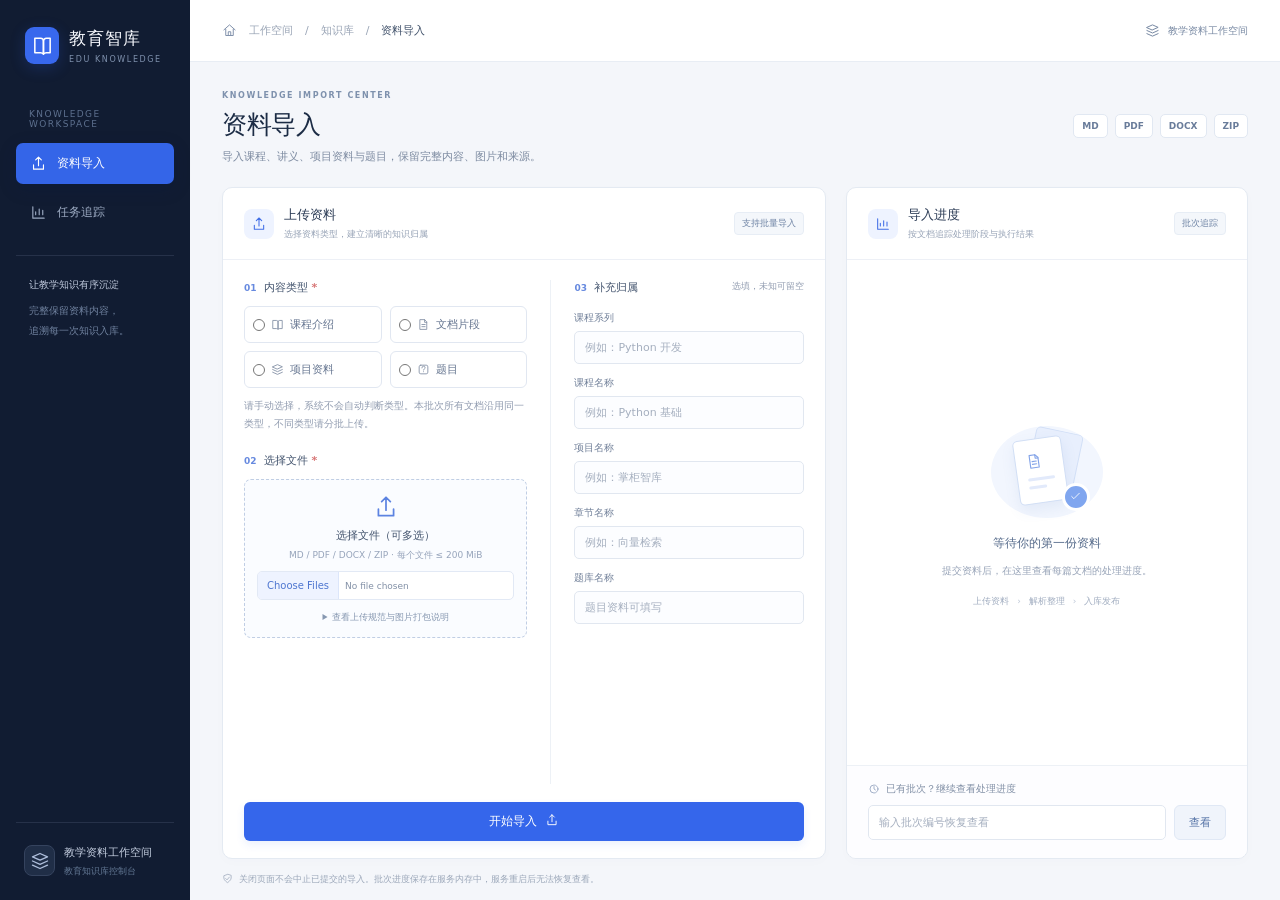
==== page/index.html @ 8bec4c77 "style(frontend): polish import console with single-screen desktop layout Preserve current 8200 page " ====
<!doctype html>
<html lang="zh-CN">
<head>
<meta charset="utf-8"><meta name="viewport" content="width=device-width,initial-scale=1">
<title>教育智库 · 资料导入</title>
<style>
:root {
  font-family: "Segoe UI", "Microsoft YaHei", system-ui, sans-serif;
  font-size: 14px;
  color: #22314b;
  background: #f4f6fa;
  font-synthesis: none;
  --primary: #3566eb;
  --line: #e8edf4;
  --muted: #8290a5;
}
* { box-sizing: border-box; }
body { margin: 0; }
button, input { font: inherit; }
button, a, input, summary { -webkit-tap-highlight-color: transparent; }
button, summary { cursor: pointer; }
a { color: inherit; text-decoration: none; }
button:focus-visible, a:focus-visible, input:focus-visible, summary:focus-visible {
  outline: 3px solid #b9cdff;
  outline-offset: 3px;
}
[hidden] { display: none !important; }
svg { display: block; width: 20px; height: 20px; flex-shrink: 0; }
.console { display: flex; height: 100dvh; overflow: hidden; }
.sidebar {
  width: 190px;
  flex-shrink: 0;
  background: #111c32;
  color: #9caac2;
  padding: 27px 16px 22px;
  display: flex;
  flex-direction: column;
}
.brand { display: flex; align-items: center; gap: 10px; padding: 0 9px; }
.brand-logo {
  width: 34px; height: 37px; display: grid; place-items: center;
  color: #fff; background: #3868ed; border-radius: 9px;
  box-shadow: 0 4px 15px #3065f435;
}
.brand-logo svg { width: 23px; height: 23px; }
.brand-name { color: #f8faff; font-size: 17px; font-weight: 650; letter-spacing: 1px; }
.brand-name small { display: block; color: #7f91ad; font-size: 8px; letter-spacing: 1.6px; margin-top: 5px; font-weight: 500; }
.sidebar-caption { font-size: 9px; letter-spacing: 1.4px; color: #5d708e; padding: 0 13px; margin: 45px 0 14px; }
.sidebar-nav { display: grid; gap: 8px; }
.sidebar-item { display: flex; gap: 10px; align-items: center; padding: 12px 14px; border-radius: 7px; font-size: 12px; }
.sidebar-item.active { background: #3465e8; color: #fff; font-weight: 550; box-shadow: 0 5px 18px #071b4933; }
.sidebar-item svg { width: 17px; height: 17px; }
.sidebar-note { padding: 19px 13px; margin-top: 22px; border-top: 1px solid #263149; }
.sidebar-note span { font-size: 10px; color: #c0cadd; }
.sidebar-note p { font-size: 10px; line-height: 1.95; color: #70829f; margin: 9px 0 0; }
.sidebar-bottom { margin-top: auto; display: flex; align-items: center; gap: 9px; border-top: 1px solid #263149; padding: 20px 8px 0; }
.workspace-avatar { display: grid; place-items: center; width: 31px; height: 31px; border: 1px solid #35435e; background: #202e47; color: #aebedb; border-radius: 8px; }
.sidebar-bottom strong { font-size: 11px; font-weight: 500; color: #c4cee0; }
.sidebar-bottom small { display: block; font-size: 9px; color: #637894; margin-top: 5px; }
.content-shell { flex: 1; min-width: 0; display: flex; flex-direction: column; }
.topbar { height: 62px; flex-shrink: 0; background: #fff; border-bottom: 1px solid var(--line); display: flex; align-items: center; justify-content: space-between; padding: 0 32px; gap: 20px; }
.breadcrumbs { display: flex; align-items: center; gap: 12px; font-size: 11px; color: #9aa5b6; }
.breadcrumbs strong { color: #40516a; font-weight: 500; }
.breadcrumbs svg { width: 15px; height: 15px; color: #8292ac; }
.topbar-label { display: flex; gap: 8px; align-items: center; color: #7889a3; font-size: 10px; }
.topbar-label svg { width: 15px; height: 15px; }
main { padding: 23px 32px 0; display: flex; flex-direction: column; flex: 1; min-height: 0; }
.page-heading { display: flex; align-items: center; justify-content: space-between; margin-bottom: 21px; gap: 20px; flex-shrink: 0; }
.eyebrow { color: #7e91ad; font-size: 8px; letter-spacing: 1.6px; font-weight: 600; }
h1 { font-size: 25px; letter-spacing: -.5px; font-weight: 650; color: #1c2c45; margin: 7px 0 6px; line-height: 1.35; }
.page-heading p { color: #7d8ba1; font-size: 11px; margin: 0; line-height: 1.7; }
.format-list { display: flex; gap: 7px; flex-wrap: wrap; justify-content: flex-end; }
.format-list span { font-size: 9px; font-weight: 550; color: #697c9a; background: #fff; border: 1px solid #e1e8f2; border-radius: 5px; padding: 6px 8px; }
.layout { display: grid; grid-template-columns: minmax(0, 1.5fr) minmax(310px, 1fr); gap: 20px; flex: 1; min-height: 0; }
.card { background: #fff; border: 1px solid #e4eaf2; border-radius: 10px; box-shadow: 0 3px 12px #253b6504; display: flex; flex-direction: column; min-width: 0; min-height: 0; overflow: hidden; }
.card-heading { display: flex; align-items: center; gap: 10px; padding: 18px 21px; border-bottom: 1px solid #edf0f6; flex-shrink: 0; }
.heading-icon { color: #426fe6; background: #eef3ff; width: 30px; height: 30px; display: grid; place-items: center; border-radius: 8px; }
.heading-icon svg { width: 16px; height: 16px; }
h2 { font-size: 13px; font-weight: 600; color: #2c3c56; margin: 0; }
.card-caption { font-size: 9px; color: #97a3b6; margin-top: 4px; }
.card-heading > .card-pill { margin-left: auto; color: #6f84a5; font-size: 9px; background: #f4f7fb; border: 1px solid #e7edf5; border-radius: 4px; padding: 4px 7px; white-space: nowrap; }
#uploadForm { display: flex; flex-direction: column; flex: 1; min-height: 0; padding: 20px 21px 17px; }
.setup-grid { display: grid; grid-template-columns: minmax(0, 1.12fr) minmax(0, 1fr); gap: 23px; min-height: 0; flex: 1; overflow-y: auto; overflow-x: hidden; scrollbar-width: thin; scrollbar-color: #d8e0ed transparent; }
.setup-main, .setup-metadata { min-width: 0; }
.setup-metadata { padding-left: 23px; border-left: 1px solid #edf1f6; }
fieldset { padding: 0; border: 0; margin: 0 0 21px; min-width: 0; }
legend, .field-label { display: block; font-size: 11px; font-weight: 600; color: #42536d; margin-bottom: 11px; padding: 0; }
.step-number { color: #6689df; font-size: 9px; font-weight: 600; margin-right: 7px; }
.required { color: #d77474; }
.types { display: grid; grid-template-columns: repeat(2, minmax(0, 1fr)); gap: 8px; }
.type { display: flex; align-items: center; justify-content: flex-start; gap: 6px; padding: 10px 8px; border: 1px solid #e1e7f1; border-radius: 6px; cursor: pointer; color: #657590; font-size: 11px; min-width: 0; transition: border-color .15s, background .15s; }
.type:hover { border-color: #a8bfea; background: #fafcff; }
.type:has(input:checked) { background: #f0f5ff; border-color: #6d94f0; color: #3768dc; box-shadow: 0 0 0 1px #e8efff inset; }
input[type=radio] { width: 12px; height: 12px; margin: 0; accent-color: var(--primary); flex-shrink: 0; }
.type svg { width: 13px; height: 13px; opacity: .8; }
.hint { font-size: 10px; color: #919cb0; line-height: 1.75; margin-top: 9px; }
.upload { padding: 14px 12px 11px; border: 1px dashed #c0cee4; background: #fafcff; border-radius: 7px; text-align: center; }
.upload-symbol { margin: 0 auto 8px; color: #5c83e1; width: 26px; height: 26px; }
.upload .field-label { margin: 0 0 6px; font-size: 11px; }
.file-subtitle { font-size: 9px; color: #95a3ba; margin-bottom: 9px; }
.upload input { display: block; width: 100%; max-width: 100%; font-size: 9px; color: #8290a6; border: 1px solid #e2e9f5; border-radius: 5px; background: #fff; }
.upload input::file-selector-button { font-family: inherit; font-size: 10px; color: #4e76d0; background: #eef3ff; border: 0; border-right: 1px solid #dce6fa; padding: 8px 9px; margin-right: 6px; cursor: pointer; }
#selectedFiles:empty { display: none; }
#selectedFiles { overflow-wrap: anywhere; color: #5276ba; margin-top: 7px; }
.upload-help { text-align: left; font-size: 9px; color: #8798b1; margin-top: 9px; }
.upload-help summary { width: fit-content; margin: 0 auto; line-height: 1.8; }
.upload-help .hint { font-size: 9px; line-height: 1.9; }
.metadata-label { display: flex; justify-content: space-between; gap: 6px; }
.metadata-label > .hint { font-size: 9px; font-weight: 400; line-height: 1; margin: 2px 0 0; white-space: nowrap; }
.fields { display: grid; gap: 12px; margin-top: 16px; }
.fields label { font-size: 10px; color: #72819a; min-width: 0; }
.fields input, .restore input { width: 100%; padding: 9px 10px; margin-top: 6px; border: 1px solid #e1e7f0; border-radius: 5px; color: #3e526d; background: #fcfdff; font-size: 11px; min-width: 0; outline: none; transition: border-color .15s, box-shadow .15s; }
.fields input::placeholder, .restore input::placeholder { color: #a5afbf; }
.fields input:focus, .restore input:focus { border-color: #8caaf1; box-shadow: 0 0 0 3px #edf2ff; background: #fff; }
button { background: var(--primary); color: #fff; border: 0; border-radius: 6px; padding: 11px 16px; font-size: 12px; cursor: pointer; }
button:disabled { opacity: .55; cursor: wait; }
.submit { width: 100%; margin-top: 18px; flex-shrink: 0; box-shadow: 0 4px 9px #3566eb18; transition: background .15s, box-shadow .15s; }
.submit:hover:not(:disabled) { background: #2857d7; box-shadow: 0 5px 14px #3566eb28; }
.submit svg { width: 14px; height: 14px; display: inline-block; vertical-align: -2px; margin-left: 8px; }
#uploadMessage { margin: 0 21px 14px; flex-shrink: 0; max-height: 72px; overflow-y: auto; }
.progress-body { padding: 0 21px; min-height: 0; overflow-y: auto; flex: 1; scrollbar-width: thin; scrollbar-color: #d8e0ed transparent; }
.empty { display: flex; flex-direction: column; align-items: center; justify-content: center; text-align: center; min-height: 100%; padding: 24px 8px; color: #95a2b6; }
.empty-illustration { position: relative; width: 112px; height: 100px; margin: 0 0 17px; }
.empty-orbit { position: absolute; inset: 8px 0 0; border-radius: 50%; background: #f2f6fe; }
.document-back { position: absolute; width: 48px; height: 63px; border: 1px solid #d3e0f7; background: #e8effd; border-radius: 5px; top: 12px; left: 39px; transform: rotate(12deg); }
.document-front { position: absolute; width: 49px; height: 65px; border: 1px solid #d2dff5; background: #fff; border-radius: 5px; top: 20px; left: 25px; box-shadow: 0 6px 14px #577bb81a; transform: rotate(-8deg); padding: 13px 10px; }
.document-front svg { width: 17px; height: 17px; color: #84a4e8; margin-bottom: 8px; }
.document-front i { display: block; height: 3px; margin-top: 5px; border-radius: 2px; background: #e2eafb; }
.document-front i:last-child { width: 65%; }
.document-check { position: absolute; display: grid; place-items: center; right: 13px; bottom: 7px; width: 28px; height: 28px; border: 3px solid #fff; border-radius: 50%; color: #fff; background: #80a6ef; }
.document-check svg { width: 13px; height: 13px; }
.empty strong { color: #566b8b; font-size: 12px; font-weight: 500; }
.empty p { color: #98a4b8; font-size: 10px; max-width: 240px; line-height: 1.9; margin: 9px 0 15px; }
.empty-flow { display: flex; gap: 8px; font-size: 9px; color: #a1adc0; align-items: center; }
.empty-flow b { font-weight: 400; color: #bdc7d7; }
.progress-footer { padding: 16px 21px 18px; flex-shrink: 0; border-top: 1px solid #edf1f6; background: #fdfdff; }
.restore-caption { color: #8391a7; font-size: 10px; margin-bottom: 9px; display: flex; align-items: center; gap: 6px; }
.restore-caption svg { width: 12px; height: 12px; color: #8e9fbc; }
.restore { display: flex; gap: 8px; align-items: center; }
.restore input { margin: 0; flex: 1; background: #fff; padding: 10px; }
.secondary { color: #5674a7; background: #f0f4fb; border: 1px solid #e0e8f5; white-space: nowrap; padding: 9px 14px; font-size: 11px; }
.secondary:hover { background: #e6edfa; }
.message { padding: 10px 12px; border-radius: 5px; font-size: 11px; white-space: pre-wrap; overflow-wrap: anywhere; line-height: 1.75; margin-top: 13px; }
.message.error { background: #fff3f1; color: #b9665e; border: 1px solid #f7e2df; }
.message.success { background: #eff9f4; color: #468567; border: 1px solid #dcefe4; }
.message.info { background: #f1f5ff; color: #6686bc; border: 1px solid #e4ecfc; }
#pollError { max-height: 65px; overflow-y: auto; margin-top: 10px; }
#batchPanel { padding: 17px 0; }
.batch-id { font-size: 9px; overflow-wrap: anywhere; color: #94a2b7; font-family: Consolas, "Microsoft YaHei", monospace; line-height: 1.7; }
.summary { display: flex; gap: 9px; margin: 14px 0; }
.stat { flex: 1; background: #f7f9fc; border: 1px solid #edf1f7; padding: 12px; border-radius: 6px; color: #8b9bb1; font-size: 9px; }
.stat b { display: block; font-size: 23px; color: #3a5278; margin-bottom: 4px; font-weight: 600; font-variant-numeric: tabular-nums; }
.stat:nth-child(2) b { color: #489a78; }
.stat:nth-child(3) b { color: #c8877d; }
.progress { height: 5px; background: #eaf0fa; border-radius: 4px; overflow: hidden; margin-top: 14px; }
.progress span { display: block; height: 100%; background: #618ced; transition: width .3s; }
.task { border: 1px solid #e5ebf5; border-radius: 6px; padding: 13px; margin-top: 12px; background: #fff; }
.task-head { display: flex; justify-content: space-between; gap: 12px; font-weight: 550; font-size: 11px; overflow-wrap: anywhere; color: #49617f; }
.task-head > span:first-child { min-width: 0; }
.badge { font-weight: 400; font-size: 9px; white-space: nowrap; color: #7186a7; background: #f1f5fc; padding: 3px 6px; border-radius: 4px; align-self: flex-start; }
.badge.succeeded { color: #529477; background: #eef8f2; }
.badge.failed { color: #bb746c; background: #fff3ef; }
.task p { font-size: 10px; margin: 9px 0; color: #90a0b6; line-height: 1.75; }
.node { display: inline-block; border: 1px solid #e7edf6; border-radius: 4px; padding: 3px 5px; margin: 3px 3px 3px 0; font-size: 8px; color: #9ba7b9; }
.node.completed { background: #f0f8f3; color: #5d9376; border-color: #e1eee6; }
.node.running { background: #eff4ff; color: #668be0; border-color: #dfe8fc; }
.node.failed { background: #fff2ee; color: #b96c61; border-color: #f4dfd9; }
.task details { font-size: 10px; color: #7d91ad; margin-top: 12px; }
.task pre { white-space: pre-wrap; overflow-wrap: anywhere; font-family: inherit; font-size: 10px; line-height: 1.9; padding: 9px; background: #f8faff; border: 1px solid #edf1f8; border-radius: 4px; max-height: 230px; overflow: auto; }
footer { display: flex; gap: 6px; align-items: center; color: #9ba7b9; font-size: 9px; padding: 13px 0 14px; line-height: 1.6; flex-shrink: 0; }
footer svg { width: 11px; height: 11px; }
@media (min-width: 1600px) {
  .sidebar { width: 214px; padding-top: 32px; }
  main { padding: 30px 40px 0; }
  .topbar { padding: 0 40px; height: 68px; }
  .page-heading { margin-bottom: 26px; }
  h1 { font-size: 28px; }
  .card-heading { padding: 21px 27px; }
  #uploadForm { padding: 26px 27px 23px; }
  .setup-grid { gap: 28px; }
  .setup-metadata { padding-left: 28px; }
  .types { gap: 10px; }
  .type { padding: 13px 10px; font-size: 12px; }
  .upload { padding: 21px 15px 17px; }
  .fields { gap: 18px; margin-top: 18px; }
  .fields input { padding: 12px; }
  .fields label, legend, .field-label { font-size: 12px; }
  .hint { font-size: 11px; }
  .progress-body { padding: 0 27px; }
  .progress-footer { padding: 20px 27px 23px; }
  .submit { padding: 13px; margin-top: 24px; }
  #uploadMessage { margin-left: 27px; margin-right: 27px; }
}
@media (max-height: 760px) and (min-width: 1051px) {
  main { padding-top: 17px; }
  .page-heading { margin-bottom: 16px; }
  .card-heading { padding-top: 14px; padding-bottom: 14px; }
  #uploadForm { padding-top: 16px; }
  fieldset { margin-bottom: 17px; }
  .type { padding-top: 8px; padding-bottom: 8px; }
  .upload { padding-top: 10px; }
  .upload-symbol { width: 22px; height: 22px; margin-bottom: 6px; }
  .fields { gap: 10px; margin-top: 13px; }
  .fields input { padding-top: 8px; padding-bottom: 8px; }
  .submit { margin-top: 14px; padding-top: 10px; padding-bottom: 10px; }
  .progress-footer { padding-top: 13px; padding-bottom: 15px; }
}
@media (max-width: 1200px) and (min-width: 1051px) {
  .sidebar { width: 166px; padding-left: 12px; padding-right: 12px; }
  .brand { gap: 7px; padding-left: 6px; padding-right: 0; }
  .brand-name { font-size: 15px; }
  .brand-name small { font-size: 7px; letter-spacing: 1px; }
  main { padding-left: 22px; padding-right: 22px; }
  .topbar { padding-left: 22px; padding-right: 22px; }
  .layout { gap: 15px; grid-template-columns: minmax(0, 1.45fr) minmax(280px, 1fr); }
  .setup-grid { gap: 15px; }
  .setup-metadata { padding-left: 15px; }
  #uploadForm, .card-heading { padding-left: 16px; padding-right: 16px; }
  .type svg { display: none; }
}
@media (max-width: 1050px) {
  .sidebar { width: 66px; padding: 24px 10px; align-items: center; }
  .brand { padding: 0; }
  .brand-name, .sidebar-caption, .sidebar-item span, .sidebar-note, .sidebar-bottom { display: none; }
  .sidebar-nav { margin-top: 35px; }
  .sidebar-item { padding: 12px; }
  .topbar { padding: 0 22px; }
  main { padding-left: 22px; padding-right: 22px; }
  .layout { grid-template-columns: minmax(0, 1.4fr) minmax(265px, 1fr); gap: 15px; }
  .setup-grid { grid-template-columns: 1fr; gap: 20px; }
  .setup-metadata { padding-left: 0; border: 0; padding-top: 4px; }
  .fields { grid-template-columns: 1fr 1fr; }
  .upload-symbol { display: none; }
  .type { justify-content: center; }
  .format-list { display: none; }
  .setup-grid { padding-right: 5px; }
}
@media (max-width: 700px) {
  .console { display: block; height: auto; min-height: 100dvh; overflow: visible; }
  .sidebar { display: none; }
  .topbar { height: 55px; padding: 0 18px; }
  .topbar-label { font-size: 9px; }
  .breadcrumbs { gap: 8px; font-size: 10px; }
  main { padding: 22px 16px 0; }
  h1 { font-size: 25px; }
  .page-heading { margin-bottom: 19px; }
  .page-heading p { font-size: 10px; }
  .layout { grid-template-columns: minmax(0, 1fr); gap: 17px; flex: initial; }
  .card { overflow: visible; }
  .card-heading { padding: 17px 18px; }
  #uploadForm { padding: 20px 18px 18px; }
  .setup-grid { overflow: visible; padding: 0; }
  .types { gap: 9px; }
  .type { padding: 12px 10px; justify-content: flex-start; font-size: 12px; }
  .upload { padding: 17px 14px; }
  .fields { gap: 15px; }
  .fields label { font-size: 11px; }
  .fields input { padding: 11px 10px; }
  .setup-metadata { padding-top: 2px; }
  .empty { min-height: 285px; }
  .progress-body { overflow: visible; padding: 0 18px; }
  .progress-footer { padding: 17px 18px 19px; }
  footer { align-items: flex-start; padding-top: 18px; font-size: 9px; line-height: 1.9; }
  footer svg { margin-top: 3px; }
}
@media (prefers-reduced-motion: reduce) { * { transition: none !important; } }

</style>
</head>
<body><div class="console">
<aside class="sidebar" aria-label="知识库导航">
  <div class="brand"><span class="brand-logo"><svg class="" viewBox="0 0 24 24" fill="none" stroke="currentColor" stroke-width="1.6" stroke-linecap="round" stroke-linejoin="round" aria-hidden="true"><path d="M4 4.5h6a3 3 0 0 1 3 3V21a4 4 0 0 0-3-1.5H4z"/><path d="M20 4.5h-4a3 3 0 0 0-3 3V21a4 4 0 0 1 3-1.5h4z"/></svg></span><div class="brand-name">教育智库<small>EDU KNOWLEDGE</small></div></div>
  <div class="sidebar-caption">KNOWLEDGE WORKSPACE</div>
  <nav class="sidebar-nav"><a class="sidebar-item active" href="#uploadSection" aria-current="page"><svg class="" viewBox="0 0 24 24" fill="none" stroke="currentColor" stroke-width="1.6" stroke-linecap="round" stroke-linejoin="round" aria-hidden="true"><path d="M12 15V3m-4 4 4-4 4 4M5 14v6h14v-6"/></svg><span>资料导入</span></a><a class="sidebar-item" href="#progressSection"><svg class="" viewBox="0 0 24 24" fill="none" stroke="currentColor" stroke-width="1.6" stroke-linecap="round" stroke-linejoin="round" aria-hidden="true"><path d="M4 4v16h16M8 15v-4m5 4V7m5 8V9"/></svg><span>任务追踪</span></a></nav>
  <div class="sidebar-note"><span>让教学知识有序沉淀</span><p>完整保留资料内容，<br>追溯每一次知识入库。</p></div>
  <div class="sidebar-bottom"><span class="workspace-avatar"><svg class="" viewBox="0 0 24 24" fill="none" stroke="currentColor" stroke-width="1.6" stroke-linecap="round" stroke-linejoin="round" aria-hidden="true"><path d="m3 7 9-4 9 4-9 4zm0 5 9 4 9-4M3 17l9 4 9-4"/></svg></span><div><strong>教学资料工作空间</strong><small>教育知识库控制台</small></div></div>
</aside>
<div class="content-shell"><div class="topbar"><div class="breadcrumbs"><svg class="" viewBox="0 0 24 24" fill="none" stroke="currentColor" stroke-width="1.6" stroke-linecap="round" stroke-linejoin="round" aria-hidden="true"><path d="m3 11 9-8 9 8M6 10v10h12V10m-8 10v-6h4v6"/></svg><span>工作空间</span><span>/</span><span>知识库</span><span>/</span><strong>资料导入</strong></div><div class="topbar-label"><svg class="" viewBox="0 0 24 24" fill="none" stroke="currentColor" stroke-width="1.6" stroke-linecap="round" stroke-linejoin="round" aria-hidden="true"><path d="m3 7 9-4 9 4-9 4zm0 5 9 4 9-4M3 17l9 4 9-4"/></svg><span>教学资料工作空间</span></div></div><main>
<header class="page-heading"><div><span class="eyebrow">KNOWLEDGE IMPORT CENTER</span><h1>资料导入</h1><p>导入课程、讲义、项目资料与题目，保留完整内容、图片和来源。</p></div><div class="format-list" aria-label="支持的文件格式"><span>MD</span><span>PDF</span><span>DOCX</span><span>ZIP</span></div></header>
<div class="layout"><section class="card upload-card" id="uploadSection"><div class="card-heading"><span class="heading-icon"><svg class="" viewBox="0 0 24 24" fill="none" stroke="currentColor" stroke-width="1.6" stroke-linecap="round" stroke-linejoin="round" aria-hidden="true"><path d="M12 15V3m-4 4 4-4 4 4M5 14v6h14v-6"/></svg></span><div><h2>上传资料</h2><div class="card-caption">选择资料类型，建立清晰的知识归属</div></div><span class="card-pill">支持批量导入</span></div>
<form id="uploadForm"><div class="setup-grid"><div class="setup-main">
<fieldset><legend><span class="step-number">01</span>内容类型 <span class="required">*</span></legend><div class="types">
<label class="type"><input type="radio" name="content_type" value="course_intro" required><svg class="" viewBox="0 0 24 24" fill="none" stroke="currentColor" stroke-width="1.6" stroke-linecap="round" stroke-linejoin="round" aria-hidden="true"><path d="M4 4.5h6a3 3 0 0 1 3 3V21a4 4 0 0 0-3-1.5H4z"/><path d="M20 4.5h-4a3 3 0 0 0-3 3V21a4 4 0 0 1 3-1.5h4z"/></svg><span>课程介绍</span></label>
<label class="type"><input type="radio" name="content_type" value="document_chunk" required><svg class="" viewBox="0 0 24 24" fill="none" stroke="currentColor" stroke-width="1.6" stroke-linecap="round" stroke-linejoin="round" aria-hidden="true"><path d="M6 3h8l4 4v14H6z"/><path d="M14 3v5h4M9 12h6m-6 4h6"/></svg><span>文档片段</span></label>
<label class="type"><input type="radio" name="content_type" value="project_material" required><svg class="" viewBox="0 0 24 24" fill="none" stroke="currentColor" stroke-width="1.6" stroke-linecap="round" stroke-linejoin="round" aria-hidden="true"><path d="m3 7 9-4 9 4-9 4zm0 5 9 4 9-4M3 17l9 4 9-4"/></svg><span>项目资料</span></label>
<label class="type"><input type="radio" name="content_type" value="question" required><svg class="" viewBox="0 0 24 24" fill="none" stroke="currentColor" stroke-width="1.6" stroke-linecap="round" stroke-linejoin="round" aria-hidden="true"><rect x="4" y="4" width="16" height="16" rx="3"/><path d="M9 9a3 3 0 0 1 6 0c0 2-3 2-3 4m0 3h.01"/></svg><span>题目</span></label>
</div><div class="hint">请手动选择，系统不会自动判断类型。本批次所有文档沿用同一类型，不同类型请分批上传。</div></fieldset>
<div class="field-label"><span class="step-number">02</span>选择文件 <span class="required">*</span></div><div class="upload"><svg class="upload-symbol" viewBox="0 0 24 24" fill="none" stroke="currentColor" stroke-width="1.6" stroke-linecap="round" stroke-linejoin="round" aria-hidden="true"><path d="M12 15V3m-4 4 4-4 4 4M5 14v6h14v-6"/></svg><label class="field-label" for="file">选择文件（可多选）</label><div class="file-subtitle">MD / PDF / DOCX / ZIP · 每个文件 ≤ 200 MiB</div><input id="file" name="file" type="file" accept=".md,.pdf,.docx,.zip" multiple required><div id="selectedFiles" class="hint" aria-live="polite"></div><details class="upload-help"><summary>查看上传规范与图片打包说明</summary><div class="hint">按住 Ctrl 或 Shift 多选，支持 MD、PDF、DOCX、ZIP 混合上传，每个文件最大 200 MiB。<br>MD 含本地图片时，将文档与 images 目录一起打包，保留原有目录结构。旧版 DOC 请先另存为 DOCX。同批次文档不能重名（包括 ZIP 内文档）。</div></details></div>
</div><div class="setup-metadata"><div class="field-label metadata-label"><span><span class="step-number">03</span>补充归属</span><span class="hint">选填，未知可留空</span></div>
<div class="fields">
<label>课程系列<input name="series_name" maxlength="160" placeholder="例如：Python 开发"></label>
<label>课程名称<input name="course_name" maxlength="160" placeholder="例如：Python 基础"></label>
<label>项目名称<input name="project_name" maxlength="160" placeholder="例如：掌柜智库"></label>
<label>章节名称<input name="chapter_name" maxlength="160" placeholder="例如：向量检索"></label>
<label>题库名称<input name="question_bank_name" maxlength="160" placeholder="题目资料可填写"></label>
</div></div></div><button id="submitButton" class="submit" type="submit">开始导入<svg class="" viewBox="0 0 24 24" fill="none" stroke="currentColor" stroke-width="1.6" stroke-linecap="round" stroke-linejoin="round" aria-hidden="true"><path d="M12 15V3m-4 4 4-4 4 4M5 14v6h14v-6"/></svg></button>
</form><div id="uploadMessage" class="message" role="status" hidden></div>
</section>
<section class="card progress-card" id="progressSection"><div class="card-heading"><span class="heading-icon"><svg class="" viewBox="0 0 24 24" fill="none" stroke="currentColor" stroke-width="1.6" stroke-linecap="round" stroke-linejoin="round" aria-hidden="true"><path d="M4 4v16h16M8 15v-4m5 4V7m5 8V9"/></svg></span><div><h2>导入进度</h2><div class="card-caption">按文档追踪处理阶段与执行结果</div></div><span class="card-pill">批次追踪</span></div><div class="progress-body"><div id="empty" class="empty"><div class="empty-illustration" aria-hidden="true"><div class="empty-orbit"></div><div class="document-back"></div><div class="document-front"><svg class="" viewBox="0 0 24 24" fill="none" stroke="currentColor" stroke-width="1.6" stroke-linecap="round" stroke-linejoin="round" aria-hidden="true"><path d="M6 3h8l4 4v14H6z"/><path d="M14 3v5h4M9 12h6m-6 4h6"/></svg><i></i><i></i></div><span class="document-check"><svg class="" viewBox="0 0 24 24" fill="none" stroke="currentColor" stroke-width="1.6" stroke-linecap="round" stroke-linejoin="round" aria-hidden="true"><path d="m5 12 4 4L19 6"/></svg></span></div><strong>等待你的第一份资料</strong><p>提交资料后，在这里查看每篇文档的处理进度。</p><div class="empty-flow"><span>上传资料</span><b>›</b><span>解析整理</span><b>›</b><span>入库发布</span></div></div>
<div id="batchPanel" hidden><div id="batchId" class="batch-id"></div><div class="summary"><div class="stat"><b id="total">0</b>文档总数</div><div class="stat"><b id="completed">0</b>成功</div><div class="stat"><b id="failed">0</b>失败</div></div><div class="progress"><span id="bar" style="width:0%"></span></div><div id="batchMessage" class="message info" role="status"></div><div id="tasks"></div></div>
</div><div class="progress-footer"><div class="restore-caption"><svg class="" viewBox="0 0 24 24" fill="none" stroke="currentColor" stroke-width="1.6" stroke-linecap="round" stroke-linejoin="round" aria-hidden="true"><circle cx="12" cy="12" r="8"/><path d="M12 7v5l3 2"/></svg>已有批次？继续查看处理进度</div><form id="restoreForm" class="restore"><input id="restoreId" aria-label="批次编号" placeholder="输入批次编号恢复查看" required><button class="secondary" type="submit">查看</button></form>
<div id="pollError" class="message error" role="alert" hidden></div>
</div></section></div><footer><svg class="" viewBox="0 0 24 24" fill="none" stroke="currentColor" stroke-width="1.6" stroke-linecap="round" stroke-linejoin="round" aria-hidden="true"><path d="M12 3 4 6v5c0 5 8 10 8 10s8-5 8-10V6z"/><path d="m8 12 3 3 5-6"/></svg><span>关闭页面不会中止已提交的导入。批次进度保存在服务内存中，服务重启后无法恢复查看。</span></footer>
</main></div></div>
<script>
const $ = id => document.getElementById(id);
const names = {entry:'入口校验',save_file:'原文件归档',pdf_parse:'PDF 解析',word_parse:'Word 解析',md_img:'图片识别与归档',document_split:'内容切分',metadata_recognition:'主体与索引',bge_embedding:'向量化',import_milvus:'数据入库',finish:'核验发布',handle_error:'失败收尾'};
const statuses = {pending:'排队中',running:'处理中',succeeded:'已完成',failed:'失败'};
let pollTimer, pollVersion = 0;
function message(id, text, kind='info') {const el=$(id);el.textContent=text;el.className='message '+kind;el.hidden=false;}
async function responseJSON(response){let data;try{data=await response.json();}catch{throw new Error('服务器响应无效，请查看服务状态。');}if(!response.ok)throw new Error(data.message||'请求失败');return data;}
function element(tag, text, cls){const el=document.createElement(tag);if(text!==undefined)el.textContent=text;if(cls)el.className=cls;return el;}
function render(batch){
 $('empty').hidden=true;$('batchPanel').hidden=false;$('batchId').textContent='批次编号：'+batch.batch_id;
 $('total').textContent=batch.total;$('completed').textContent=batch.completed;$('failed').textContent=batch.failed;
 $('bar').style.width=((batch.completed+batch.failed)/batch.total*100)+'%';
 const done=['succeeded','failed'].includes(batch.status);
 message('batchMessage',done?(batch.failed?'导入结束，部分文档失败，请查看下方原因。':'全部文档导入完成。'):'正在处理，可离开页面后凭批次编号恢复查看。',done?(batch.failed?'error':'success'):'info');
 $('tasks').replaceChildren();
 for(const task of batch.tasks){
  const card=element('article',undefined,'task');const head=element('div',undefined,'task-head');
  head.append(element('span',task.relative_path||task.file_name),element('span',statuses[task.status]||task.status,'badge '+task.status));card.append(head);
  card.append(element('p','当前阶段：'+(names[task.current_node]||'等待执行')));
  const nodes=element('div');for(const [name,progress] of Object.entries(task.node_progress||{}))nodes.append(element('span',names[name]||name,'node '+progress.status));card.append(nodes);
  const counts=task.counts||{};card.append(element('p',`完整记录 ${counts.records||0} · 已入库 ${counts.persisted_records||0} · 拒绝 ${counts.rejected_records||0}`));
  const result=task.result||{};const error=result.error;
  if(task.status==='failed')card.append(element('div',(result.message||error?.message||'导入失败，请通过任务编号查看日志。')+' ['+(result.code||error?.code||'IMPORT_FAILED')+']','message error'));
  const detail=element('details');detail.append(element('summary','任务详情与步骤耗时'));
  const lines=['任务编号：'+task.task_id,'运行时列表：'+(task.running_nodes||[]).join('、'),'已完成列表：'+(task.completed_nodes||[]).join('、'),'失败列表：'+(task.failed_nodes||[]).join('、')];
  for(const [name,progress] of Object.entries(task.node_progress||{}))lines.push((names[name]||name)+'：'+progress.status+(progress.duration_ms!==undefined?'，'+progress.duration_ms+' ms':'')+(progress.error?'，'+progress.error.message:''));
  for(const warning of result.warnings||[])lines.push('提示：'+warning.message);
  if(result.manifest_key)lines.push('成功清单：'+result.manifest_key);
  detail.append(element('pre',lines.join('\n')));card.append(detail);$('tasks').append(card);
 }
 return done;
}
async function watch(batchId){
 clearTimeout(pollTimer);const version=++pollVersion;$('pollError').hidden=true;$('restoreId').value=batchId;
 localStorage.setItem('educationImportBatch',batchId);
 async function tick(){
  try{const batch=await responseJSON(await fetch('/api/import/batches/'+encodeURIComponent(batchId)));if(version!==pollVersion)return;
   $('pollError').hidden=true;if(!render(batch))pollTimer=setTimeout(tick,1200);
  }catch(error){if(version!==pollVersion)return;message('pollError',error.message+' 可以点击“查看”重试。','error');}
 }
 await tick();
}
$('file').addEventListener('change',()=>{
 const files=Array.from($('file').files);
 $('selectedFiles').textContent=files.length?'已选择 '+files.length+' 个文件，共 '+(files.reduce((sum,file)=>sum+file.size,0)/1024/1024).toFixed(2)+' MiB':'';
});
$('uploadForm').addEventListener('submit',async event=>{
 event.preventDefault();const files=Array.from($('file').files);if(!files.length)return;
 const oversized=files.find(file=>file.size>200*1024*1024);
 if(oversized){message('uploadMessage',oversized.name+' 超过 200 MiB，请拆分资料。','error');return;}
 $('submitButton').disabled=true;message('uploadMessage','正在上传并准备文档，请稍候……');
 try{const result=await responseJSON(await fetch('/api/import/tasks',{method:'POST',body:new FormData(event.target)}));
  message('uploadMessage','上传成功，已创建 '+result.tasks.length+' 个文档任务。','success');await watch(result.batch_id);
 }catch(error){message('uploadMessage',error.message,'error');}finally{$('submitButton').disabled=false;}
});
$('restoreForm').addEventListener('submit',event=>{event.preventDefault();watch($('restoreId').value.trim());});
const last=localStorage.getItem('educationImportBatch');if(last)watch(last);
</script></body></html>
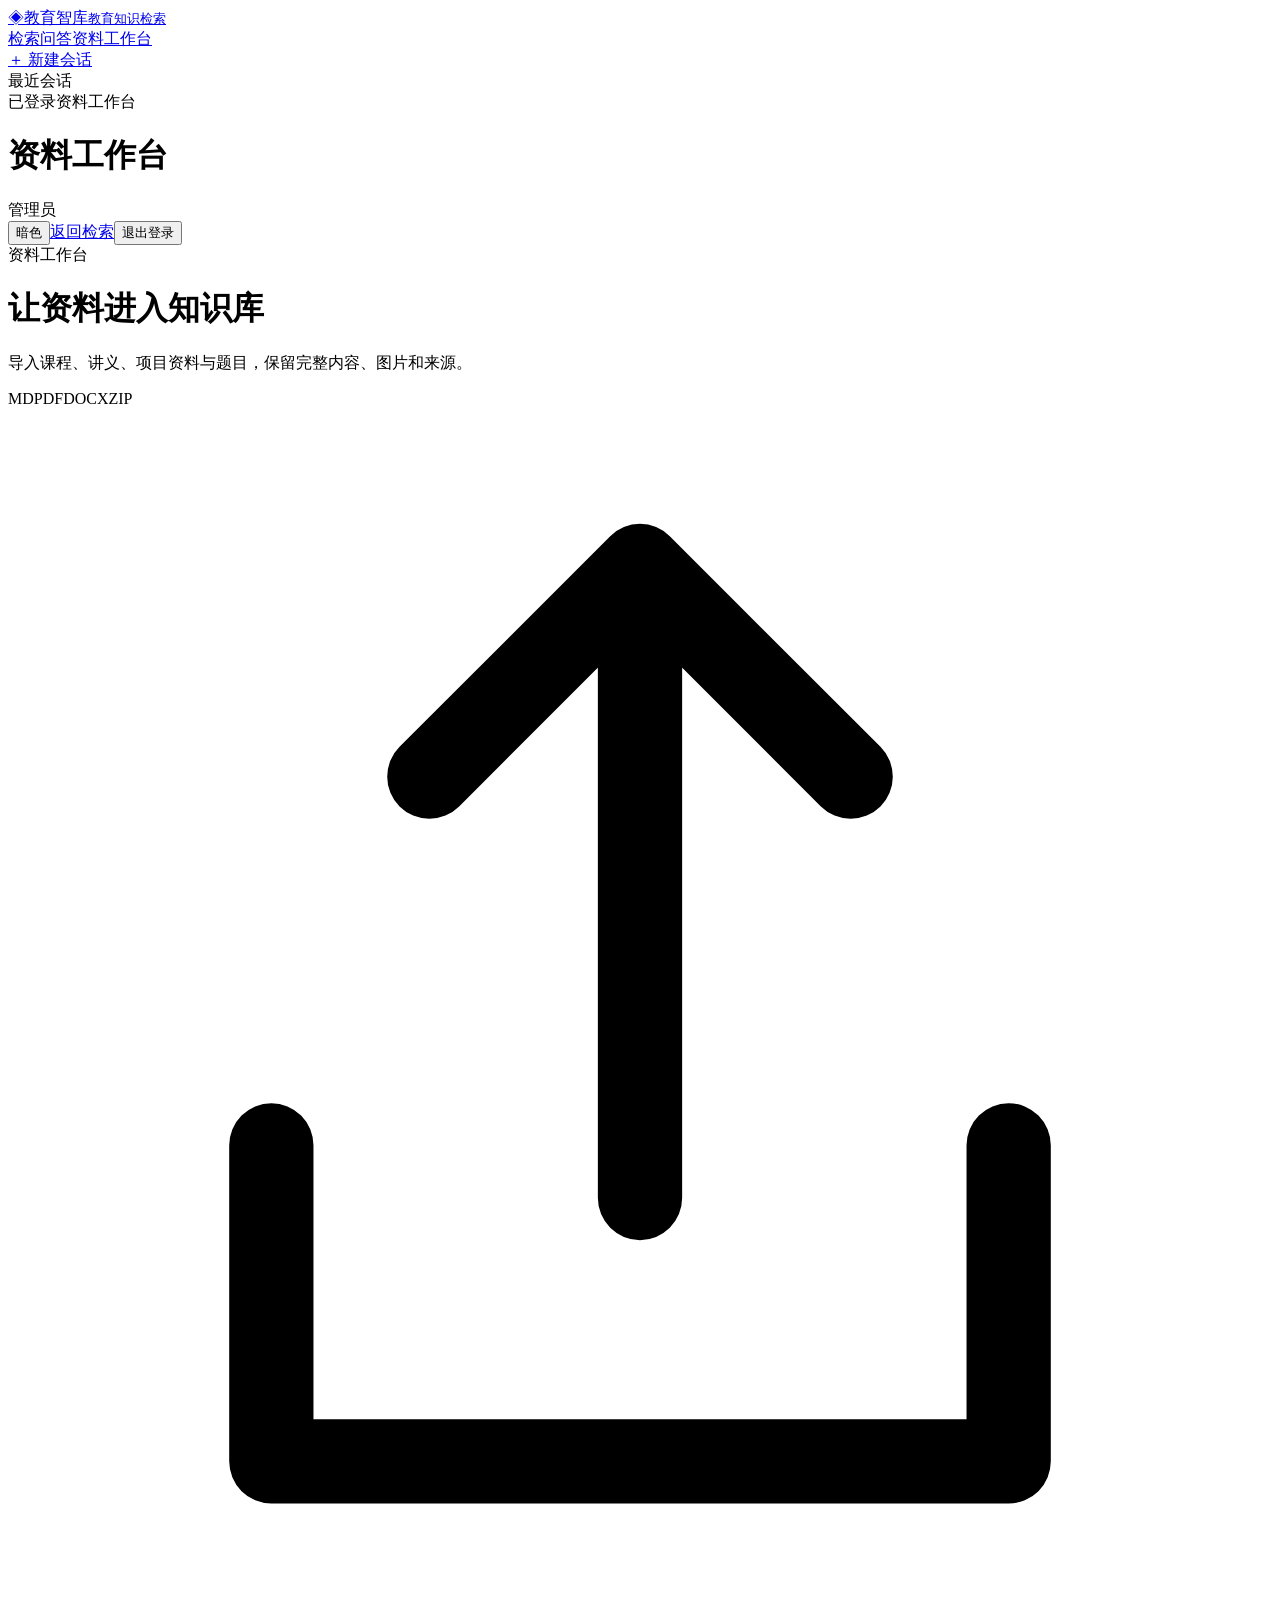
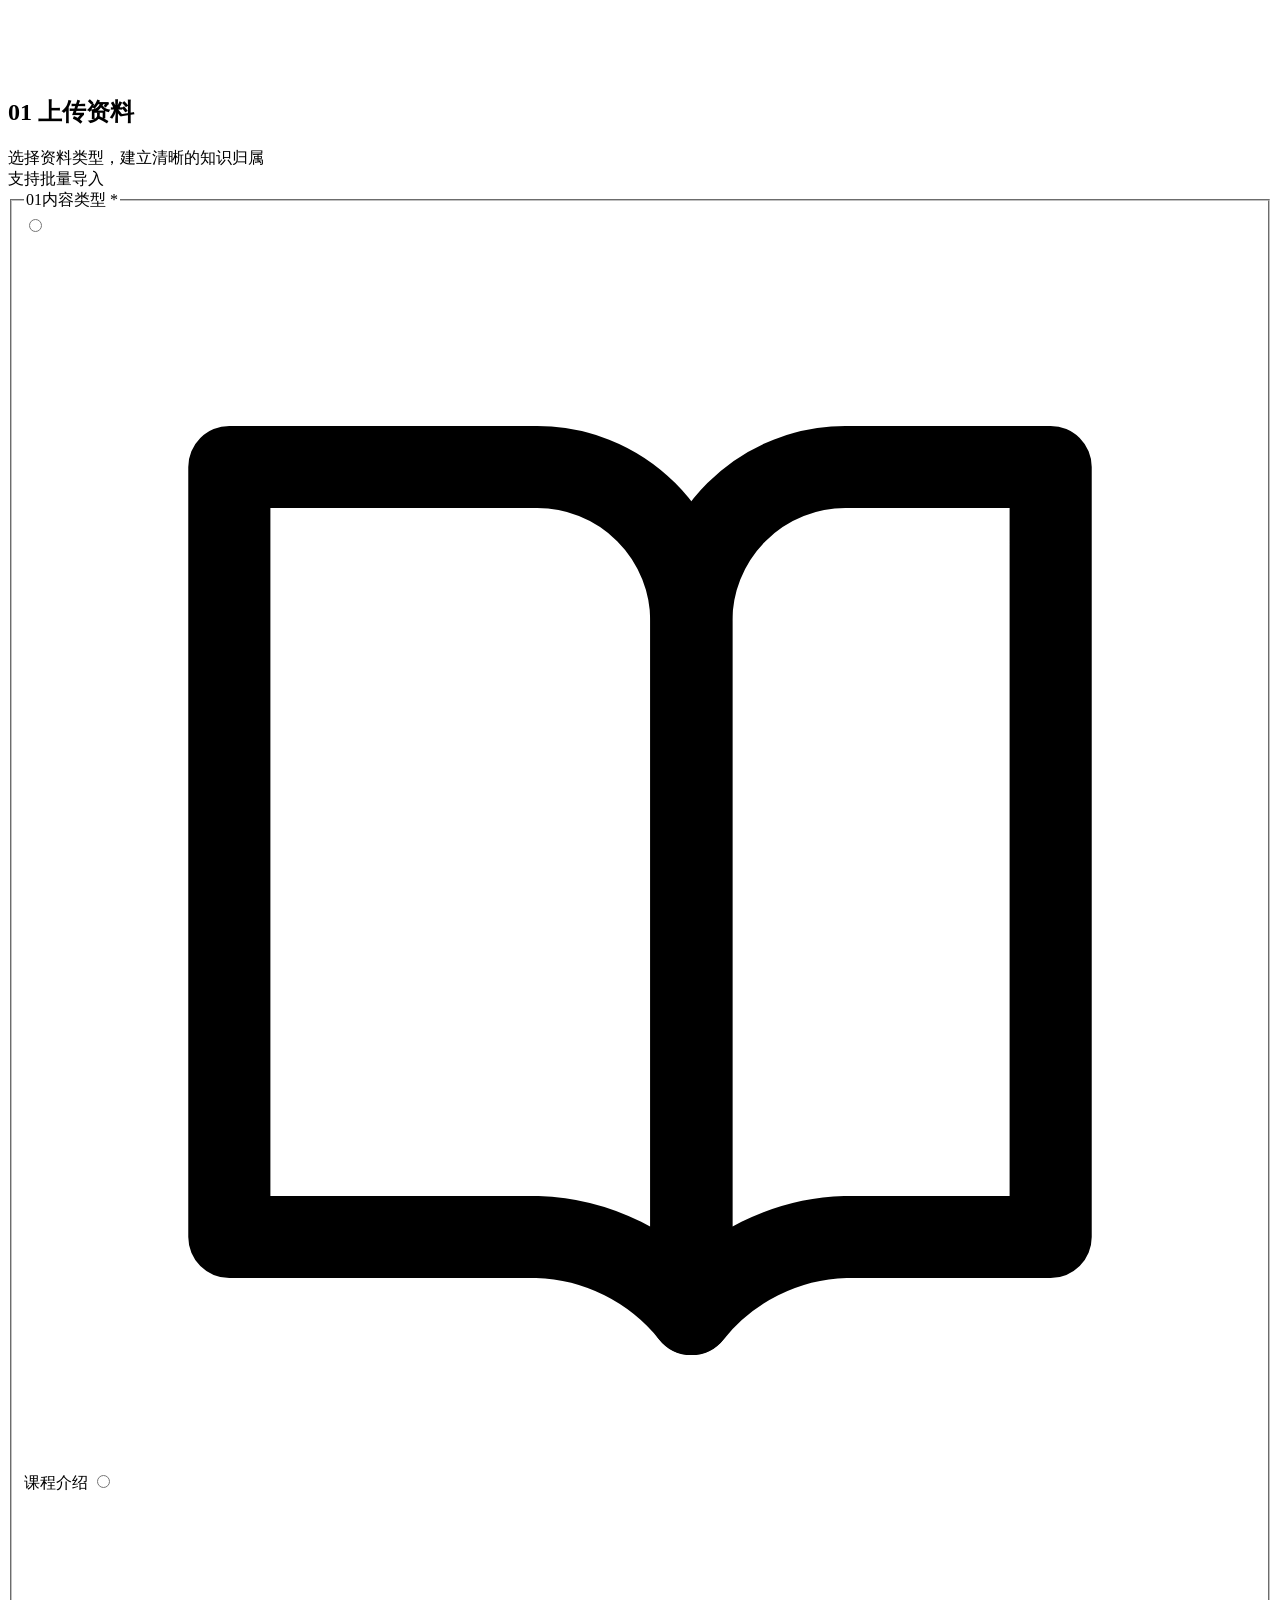
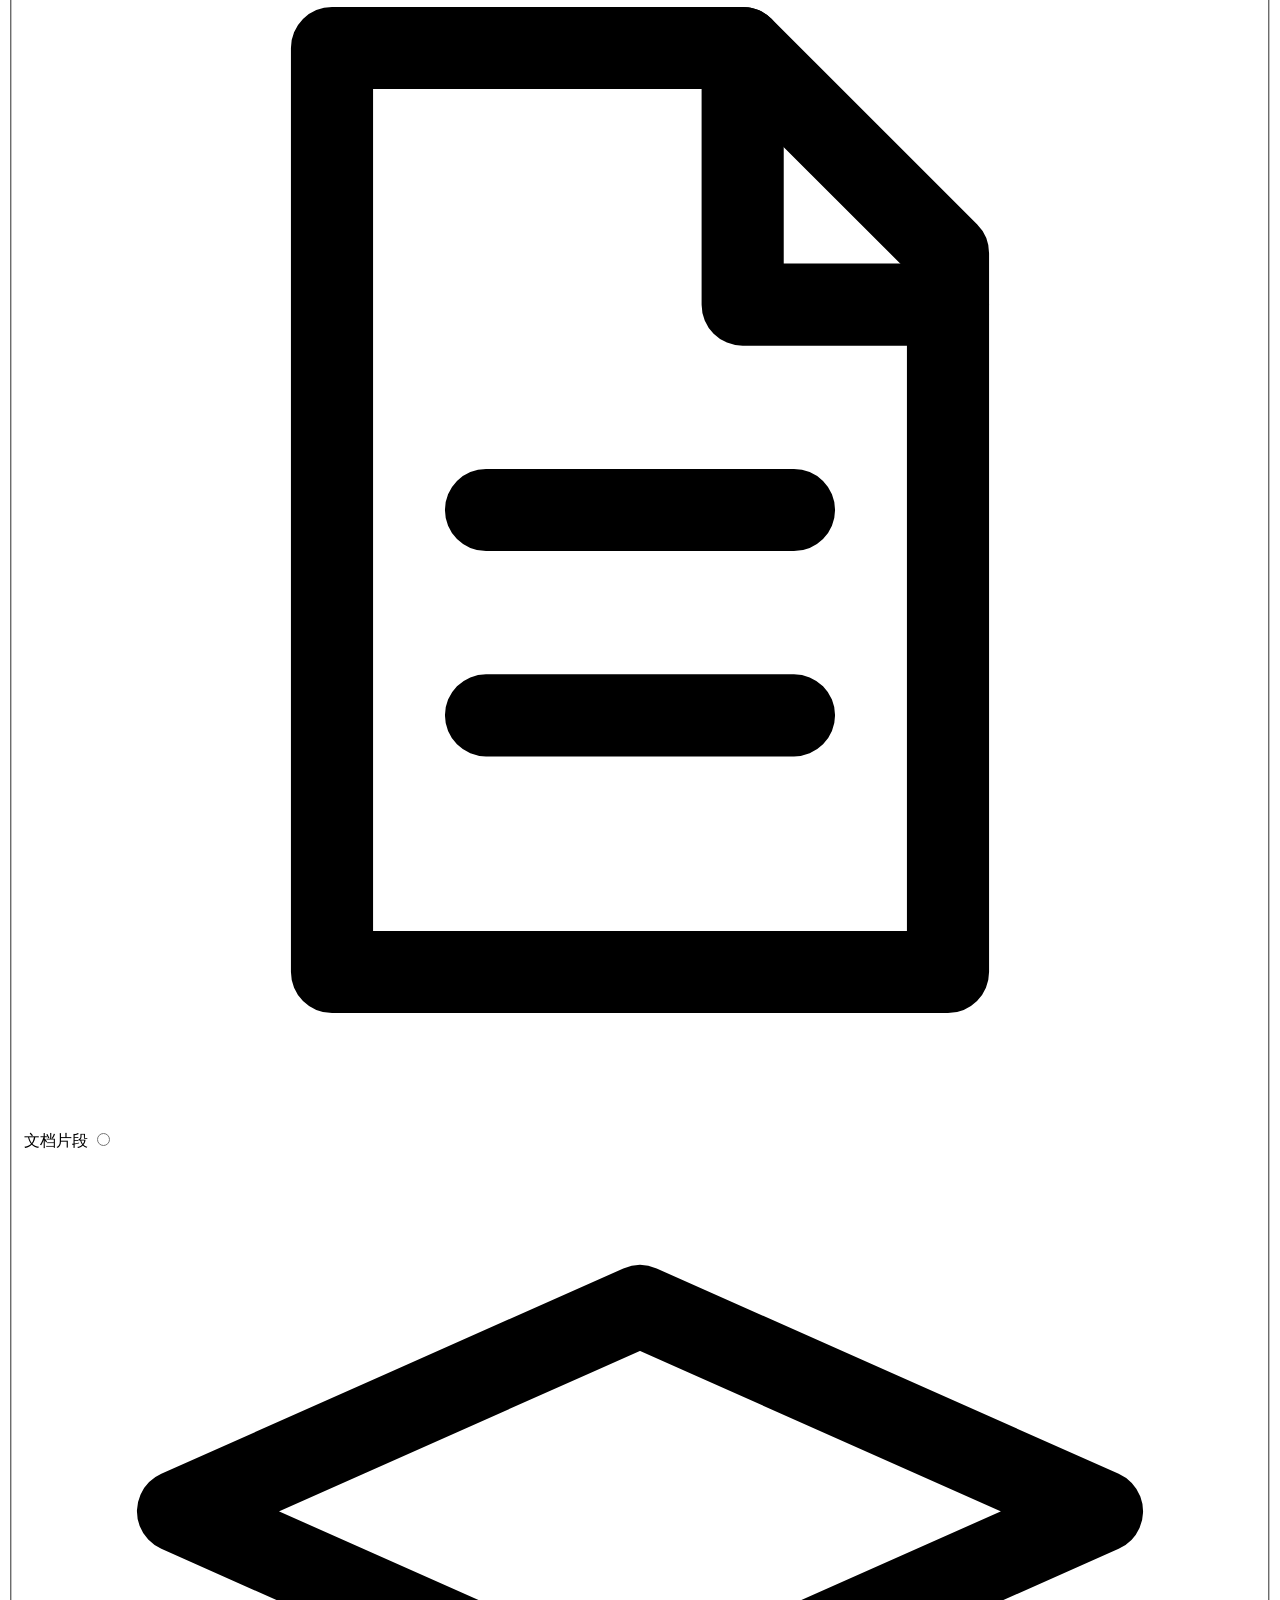
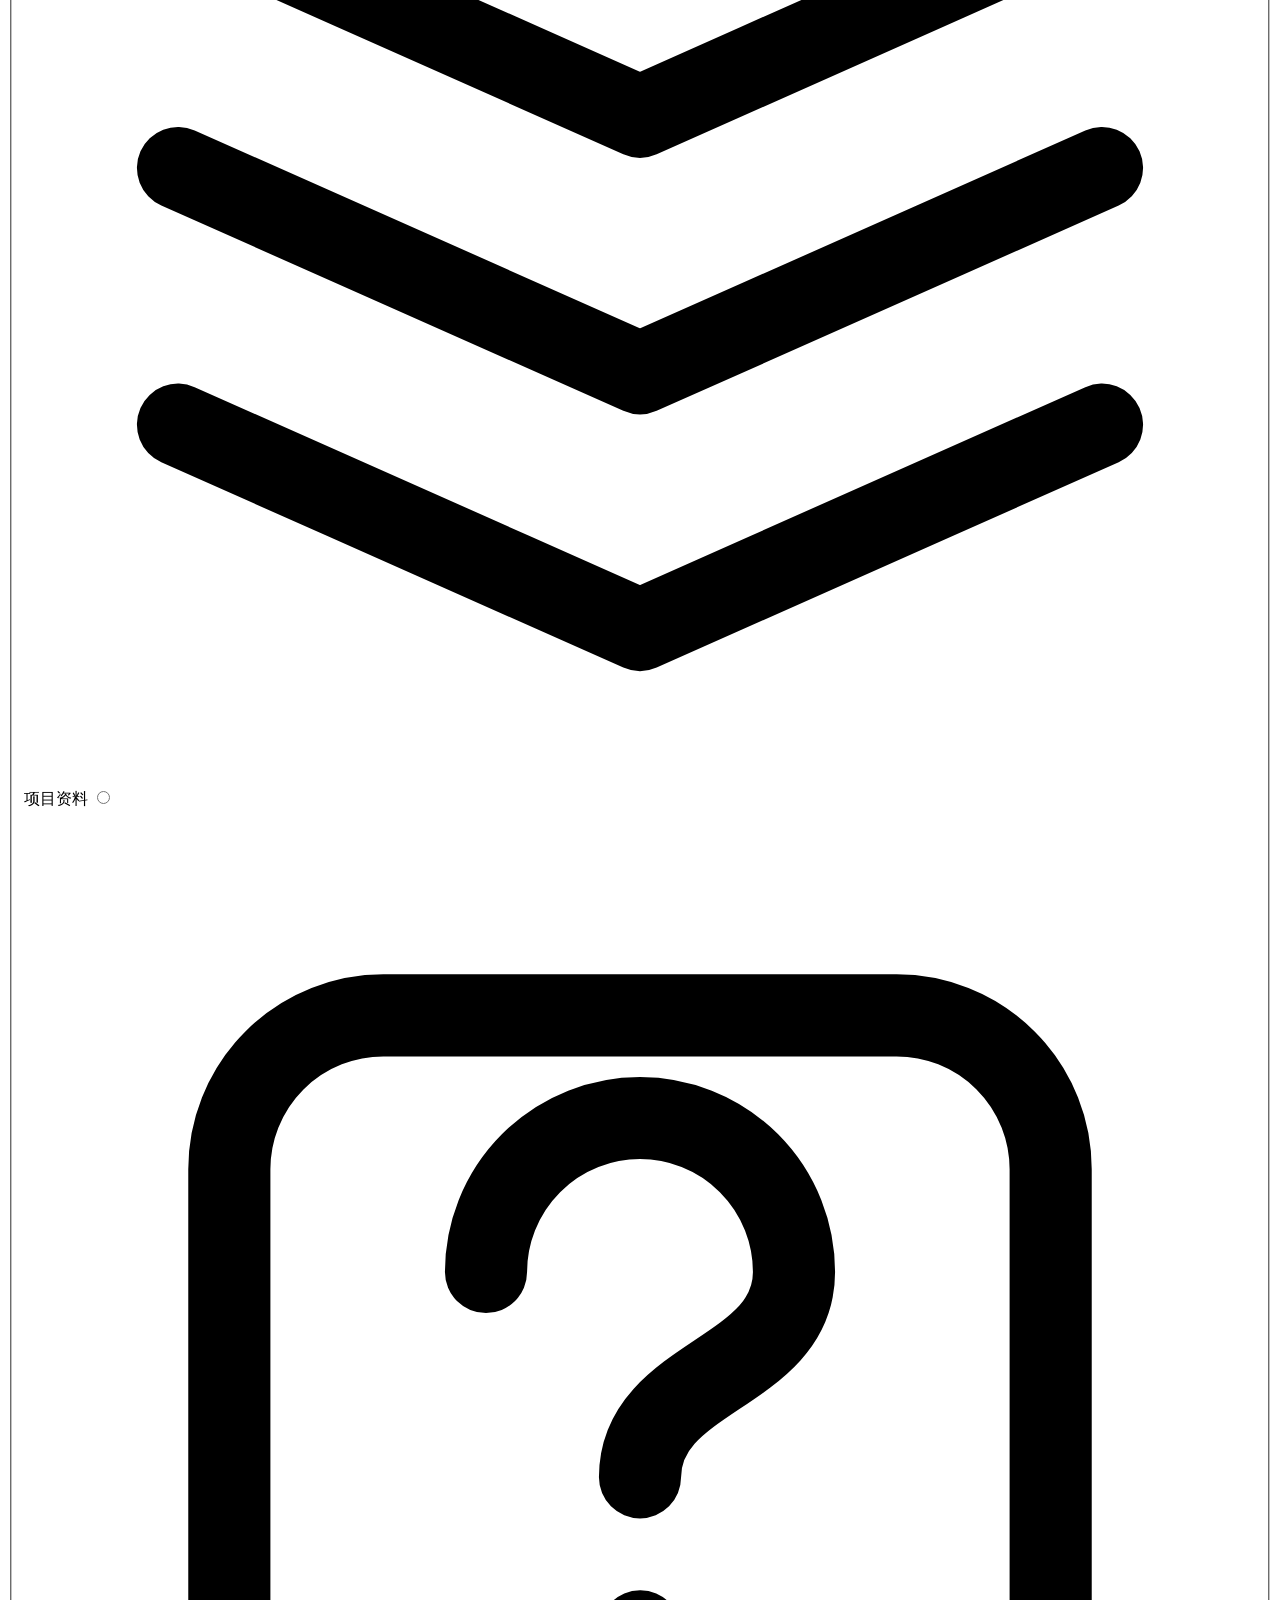
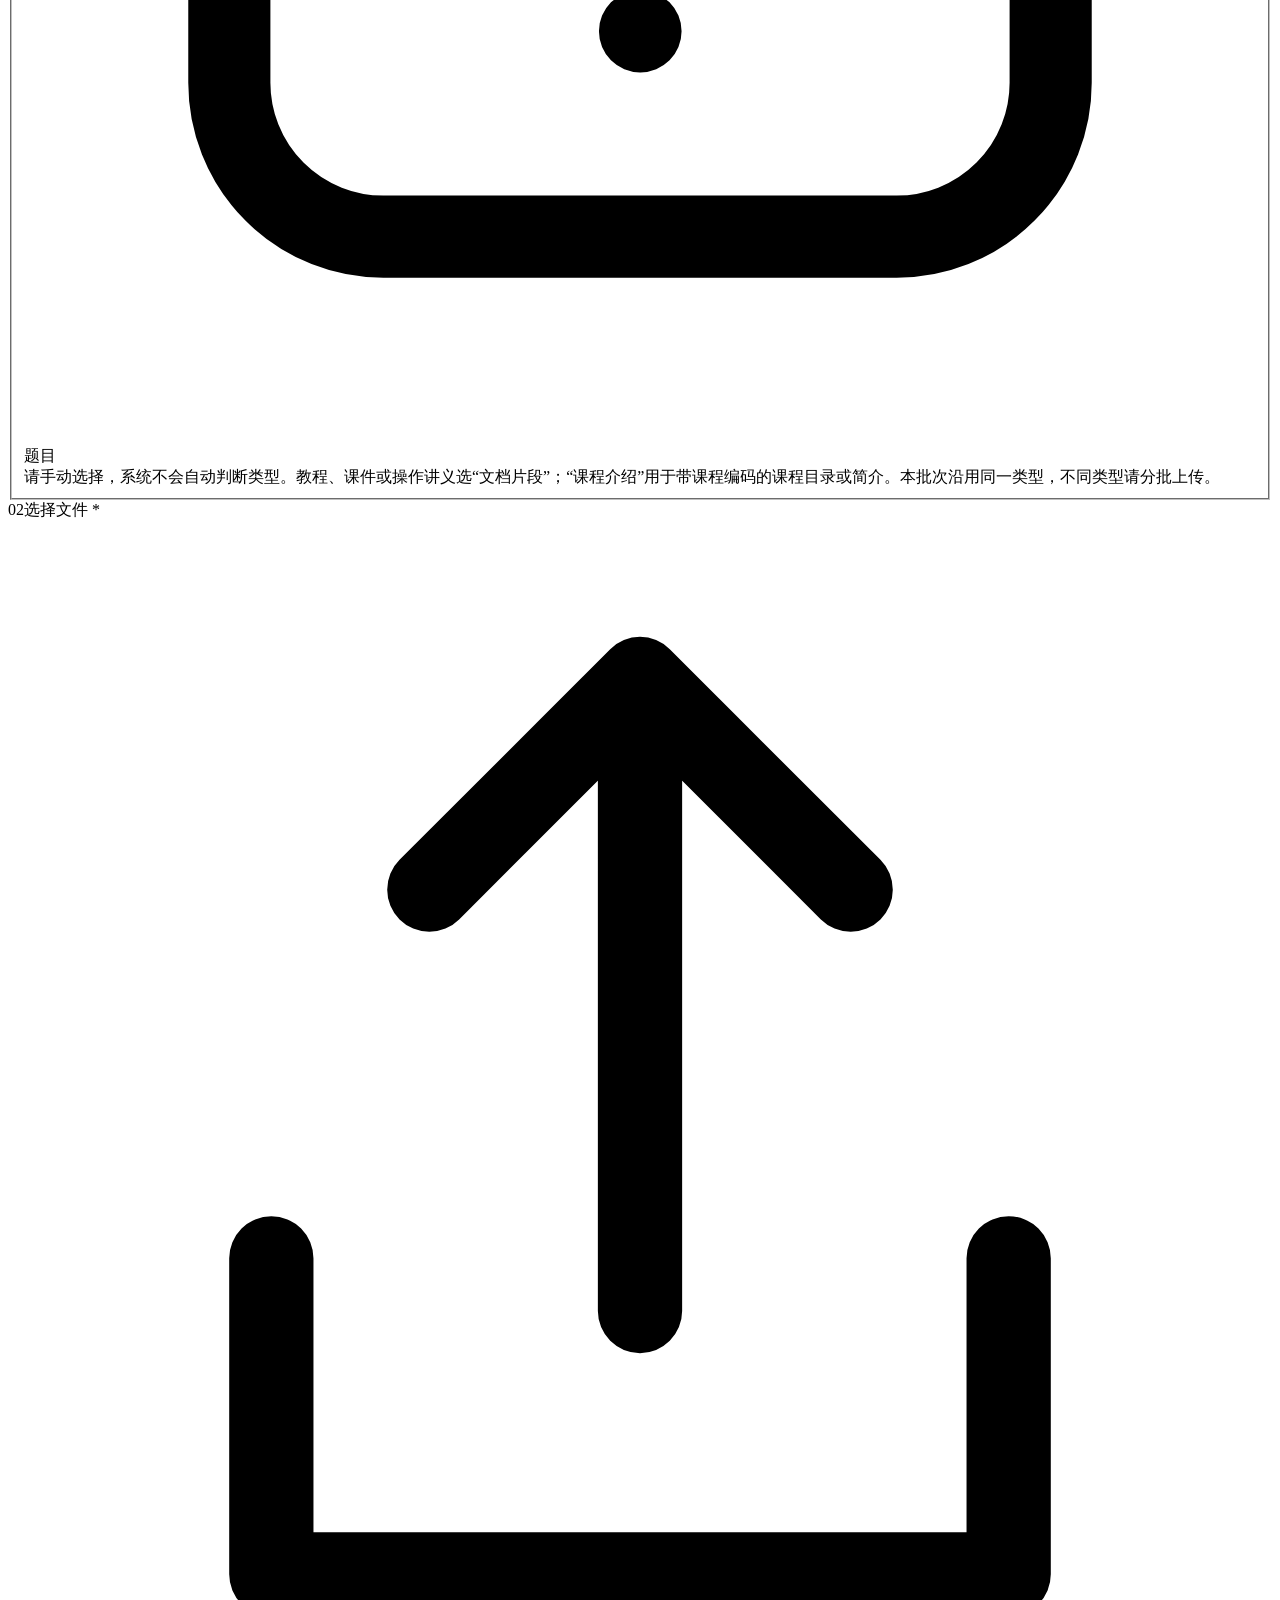
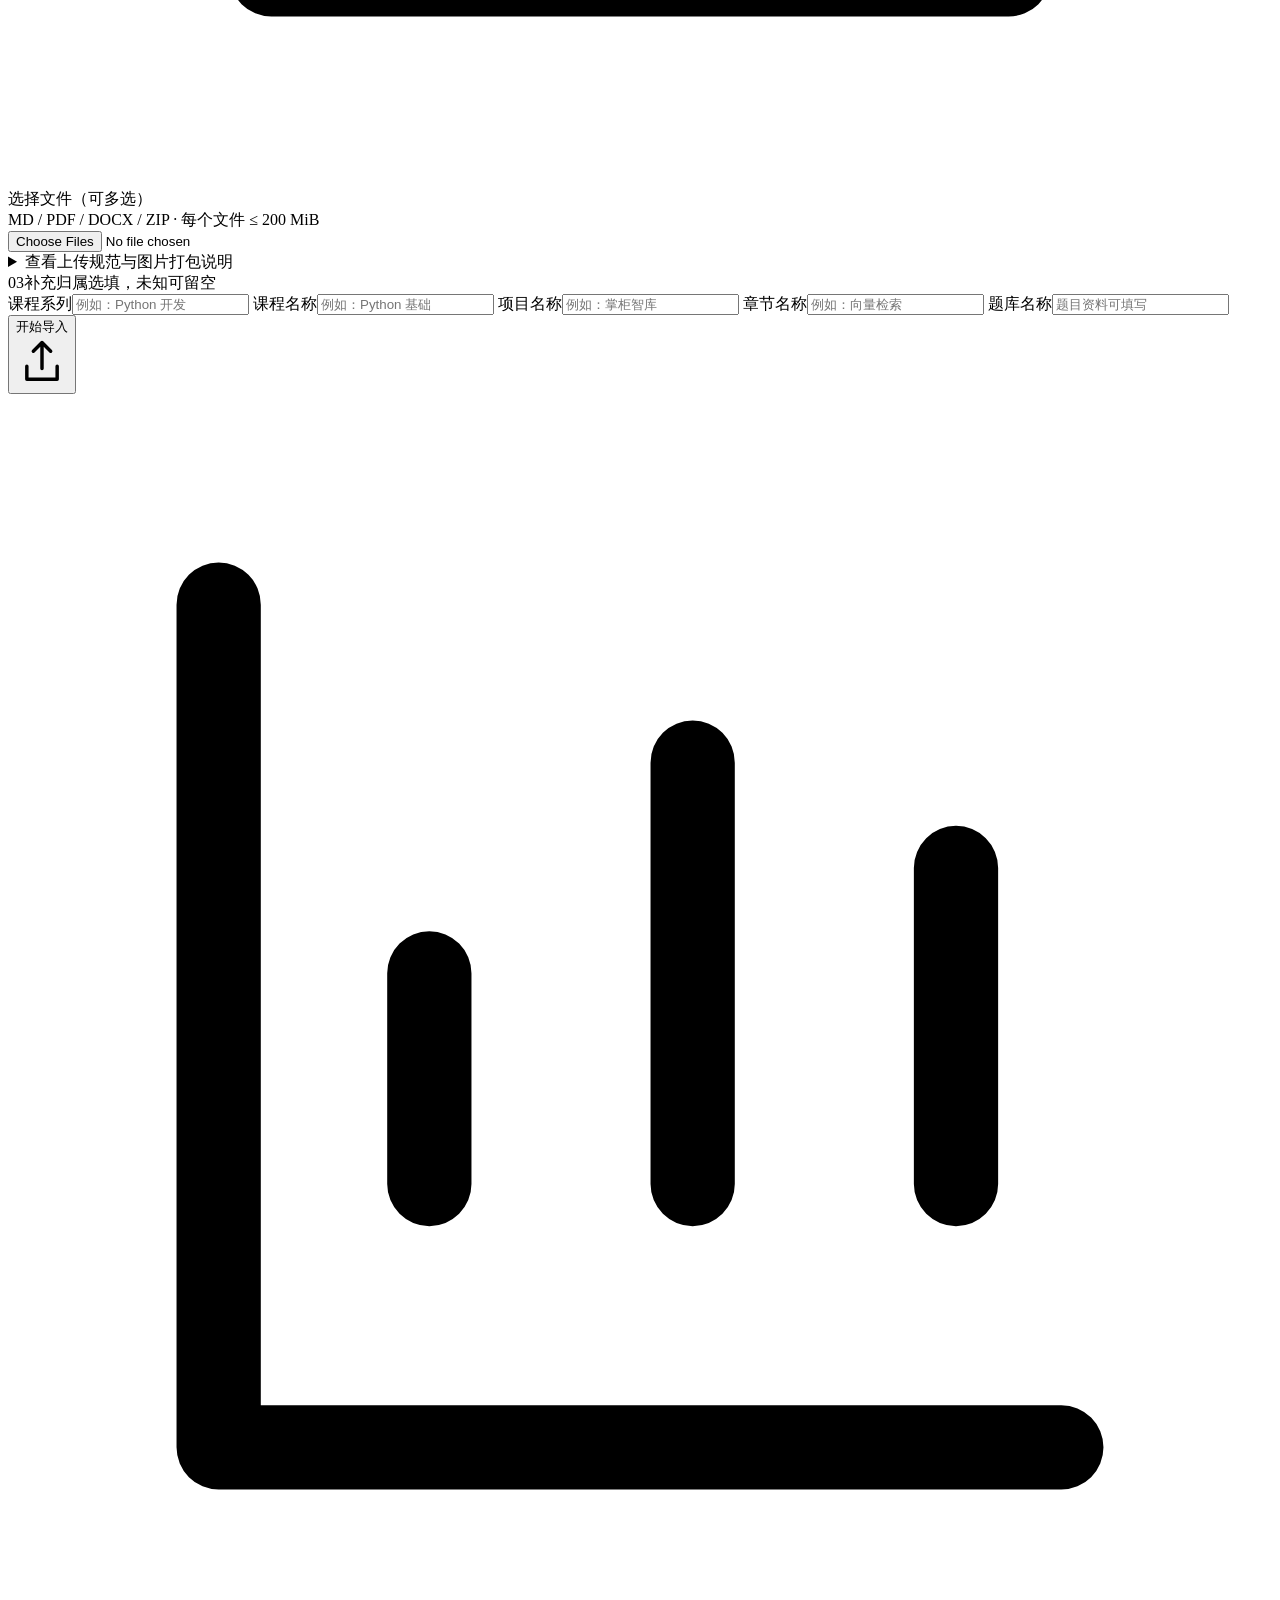
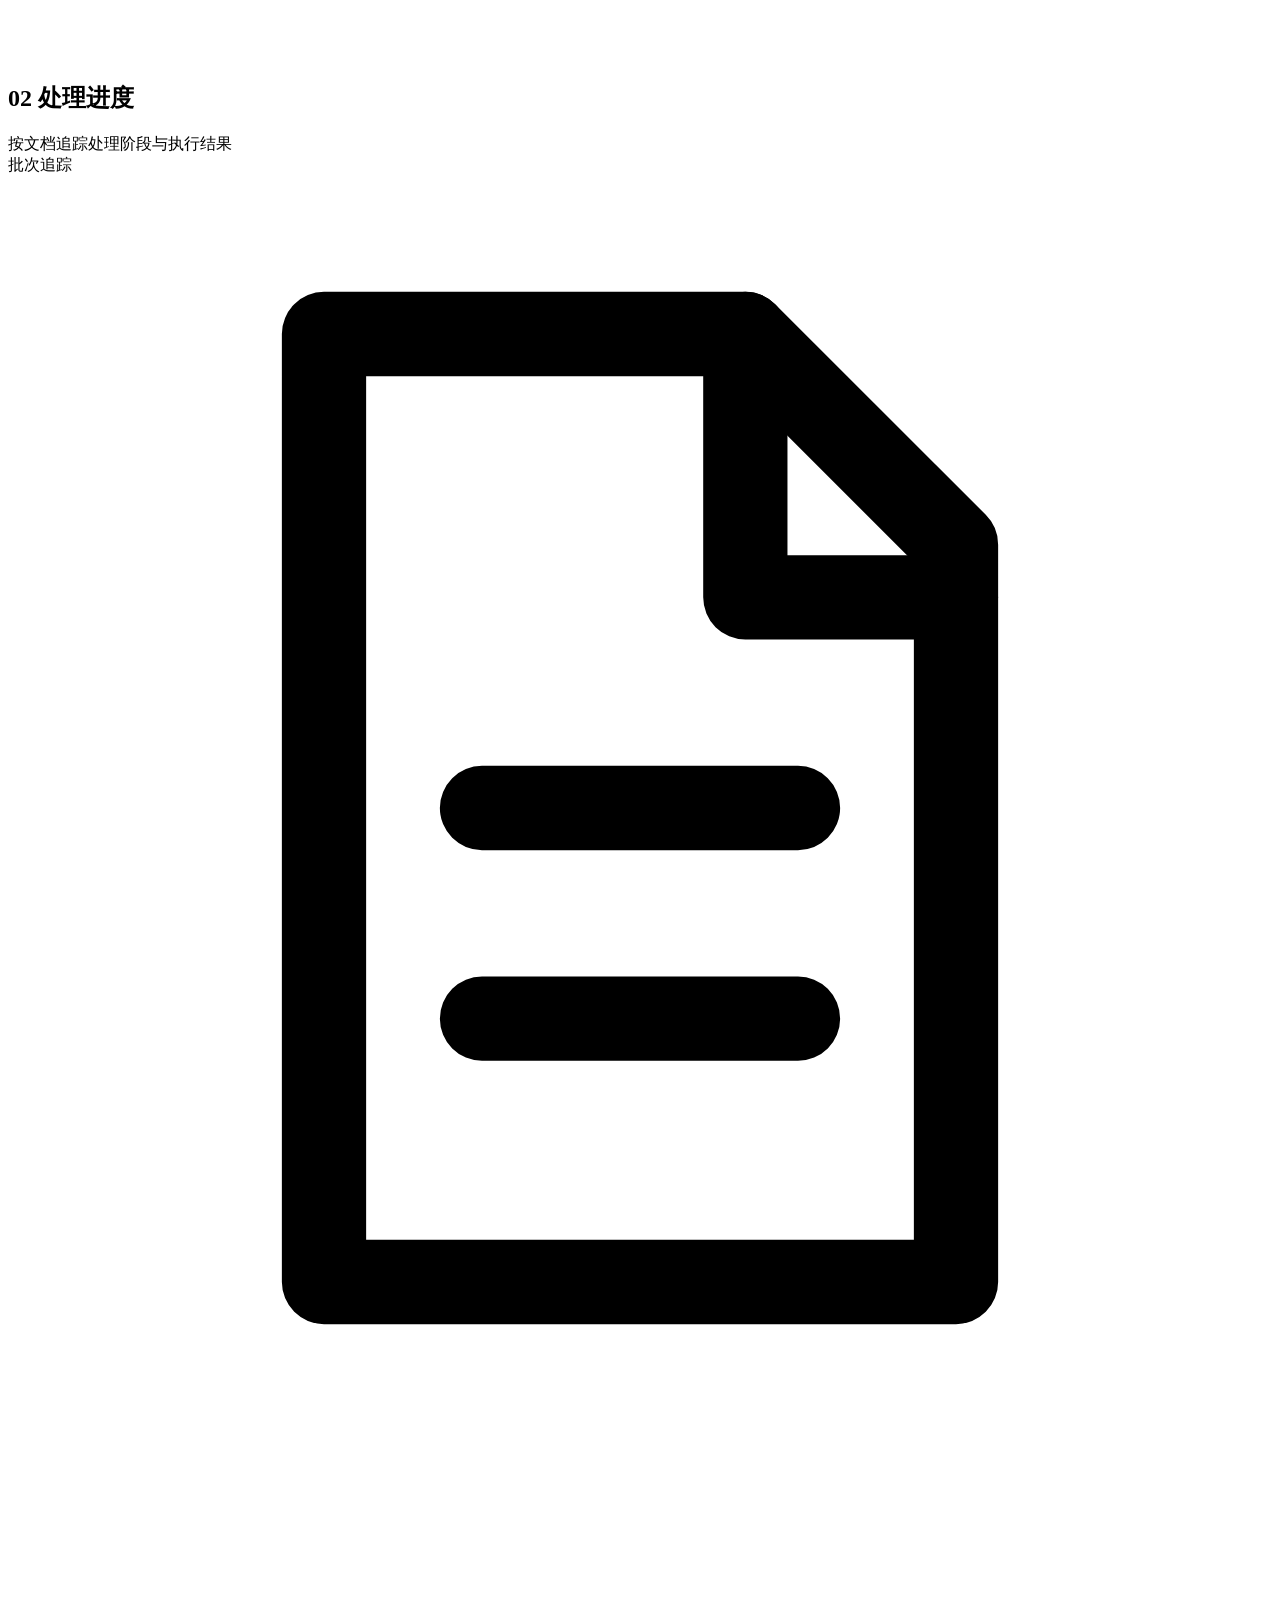
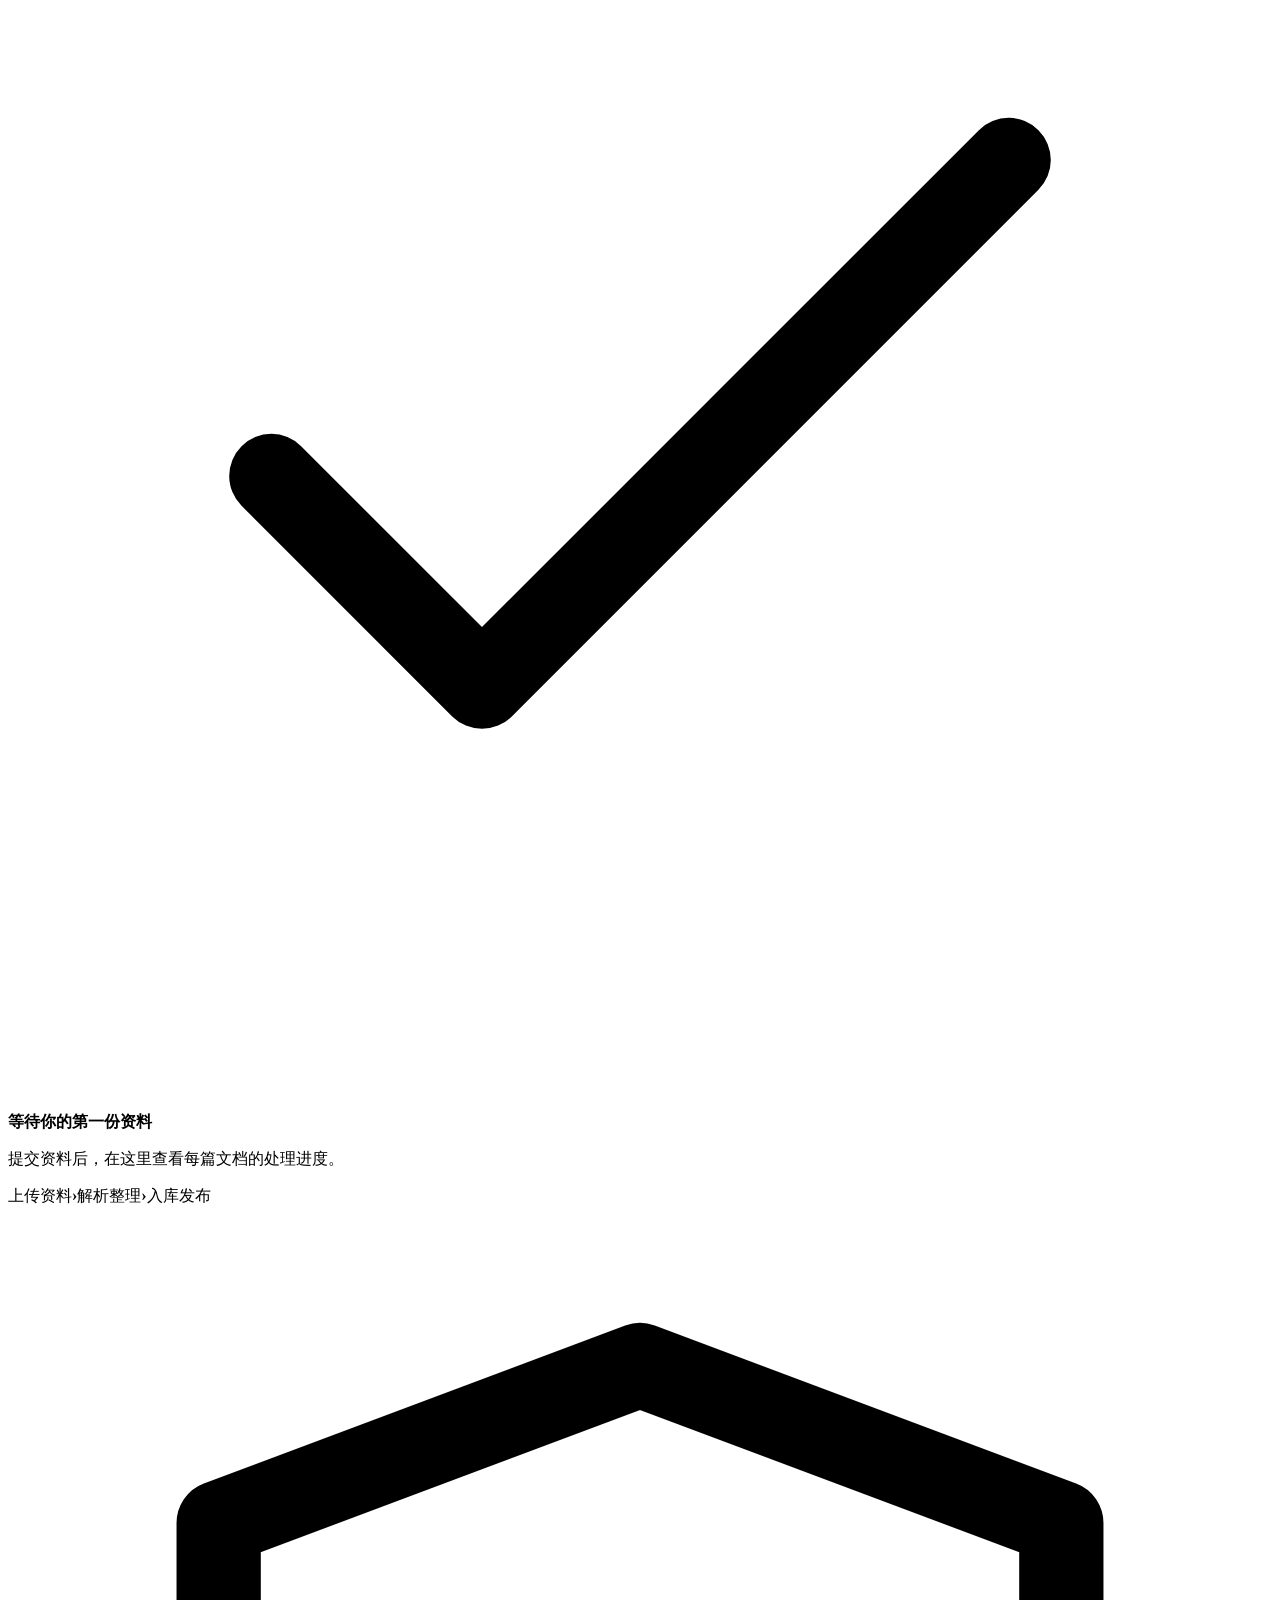
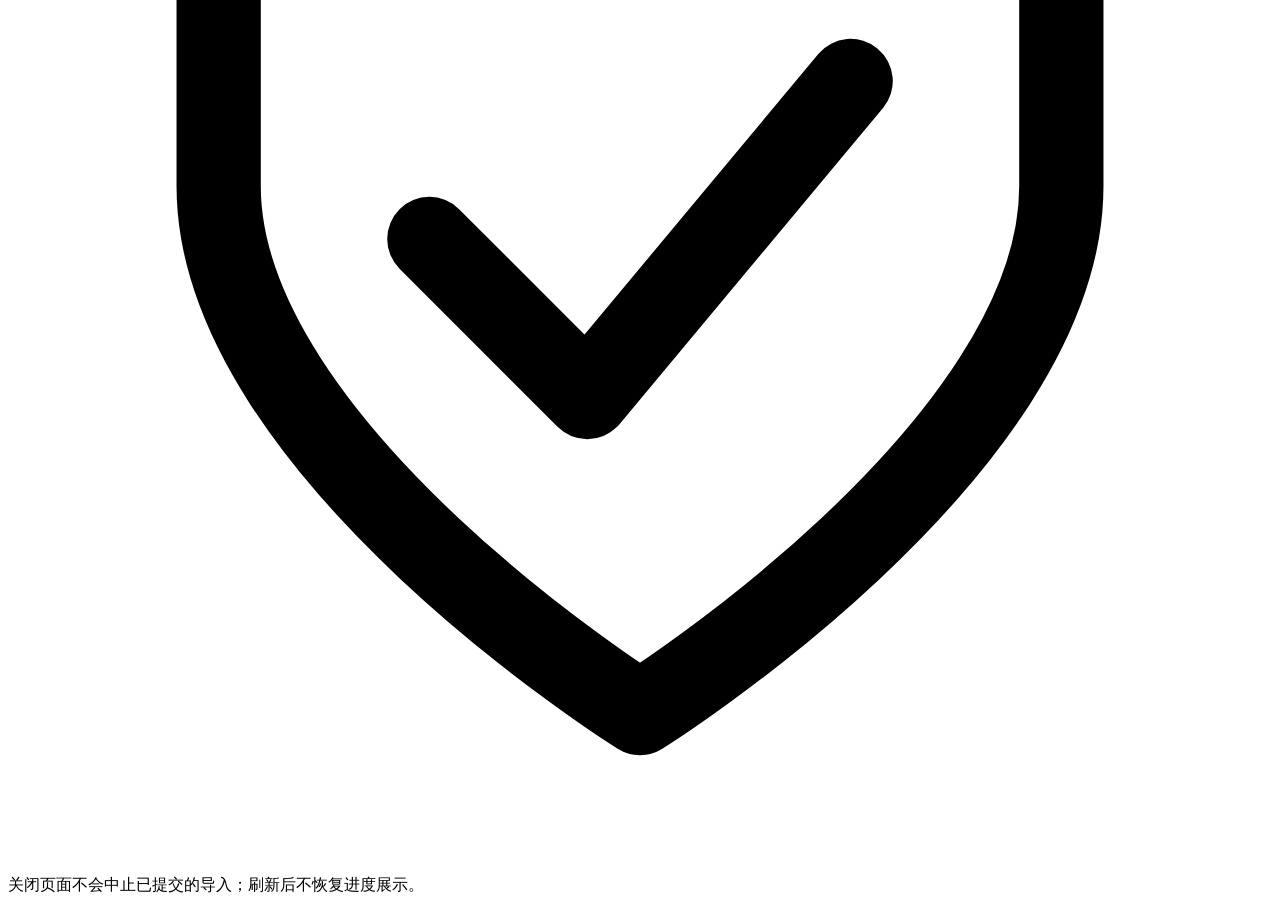
==== commit 6cb81859: "教育智库项目 导入与检索全流程完成,初步测试通过" ====
--- a/page/index.html
+++ b/page/index.html
@@ -3,288 +3,20 @@
 <head>
 <meta charset="utf-8"><meta name="viewport" content="width=device-width,initial-scale=1">
 <title>教育智库 · 资料导入</title>
-<style>
-:root {
-  font-family: "Segoe UI", "Microsoft YaHei", system-ui, sans-serif;
-  font-size: 14px;
-  color: #22314b;
-  background: #f4f6fa;
-  font-synthesis: none;
-  --primary: #3566eb;
-  --line: #e8edf4;
-  --muted: #8290a5;
-}
-* { box-sizing: border-box; }
-body { margin: 0; }
-button, input { font: inherit; }
-button, a, input, summary { -webkit-tap-highlight-color: transparent; }
-button, summary { cursor: pointer; }
-a { color: inherit; text-decoration: none; }
-button:focus-visible, a:focus-visible, input:focus-visible, summary:focus-visible {
-  outline: 3px solid #b9cdff;
-  outline-offset: 3px;
-}
-[hidden] { display: none !important; }
-svg { display: block; width: 20px; height: 20px; flex-shrink: 0; }
-.console { display: flex; height: 100dvh; overflow: hidden; }
-.sidebar {
-  width: 190px;
-  flex-shrink: 0;
-  background: #111c32;
-  color: #9caac2;
-  padding: 27px 16px 22px;
-  display: flex;
-  flex-direction: column;
-}
-.brand { display: flex; align-items: center; gap: 10px; padding: 0 9px; }
-.brand-logo {
-  width: 34px; height: 37px; display: grid; place-items: center;
-  color: #fff; background: #3868ed; border-radius: 9px;
-  box-shadow: 0 4px 15px #3065f435;
-}
-.brand-logo svg { width: 23px; height: 23px; }
-.brand-name { color: #f8faff; font-size: 17px; font-weight: 650; letter-spacing: 1px; }
-.brand-name small { display: block; color: #7f91ad; font-size: 8px; letter-spacing: 1.6px; margin-top: 5px; font-weight: 500; }
-.sidebar-caption { font-size: 9px; letter-spacing: 1.4px; color: #5d708e; padding: 0 13px; margin: 45px 0 14px; }
-.sidebar-nav { display: grid; gap: 8px; }
-.sidebar-item { display: flex; gap: 10px; align-items: center; padding: 12px 14px; border-radius: 7px; font-size: 12px; }
-.sidebar-item.active { background: #3465e8; color: #fff; font-weight: 550; box-shadow: 0 5px 18px #071b4933; }
-.sidebar-item svg { width: 17px; height: 17px; }
-.sidebar-note { padding: 19px 13px; margin-top: 22px; border-top: 1px solid #263149; }
-.sidebar-note span { font-size: 10px; color: #c0cadd; }
-.sidebar-note p { font-size: 10px; line-height: 1.95; color: #70829f; margin: 9px 0 0; }
-.sidebar-bottom { margin-top: auto; display: flex; align-items: center; gap: 9px; border-top: 1px solid #263149; padding: 20px 8px 0; }
-.workspace-avatar { display: grid; place-items: center; width: 31px; height: 31px; border: 1px solid #35435e; background: #202e47; color: #aebedb; border-radius: 8px; }
-.sidebar-bottom strong { font-size: 11px; font-weight: 500; color: #c4cee0; }
-.sidebar-bottom small { display: block; font-size: 9px; color: #637894; margin-top: 5px; }
-.content-shell { flex: 1; min-width: 0; display: flex; flex-direction: column; }
-.topbar { height: 62px; flex-shrink: 0; background: #fff; border-bottom: 1px solid var(--line); display: flex; align-items: center; justify-content: space-between; padding: 0 32px; gap: 20px; }
-.breadcrumbs { display: flex; align-items: center; gap: 12px; font-size: 11px; color: #9aa5b6; }
-.breadcrumbs strong { color: #40516a; font-weight: 500; }
-.breadcrumbs svg { width: 15px; height: 15px; color: #8292ac; }
-.topbar-label { display: flex; gap: 8px; align-items: center; color: #7889a3; font-size: 10px; }
-.topbar-label svg { width: 15px; height: 15px; }
-main { padding: 23px 32px 0; display: flex; flex-direction: column; flex: 1; min-height: 0; }
-.page-heading { display: flex; align-items: center; justify-content: space-between; margin-bottom: 21px; gap: 20px; flex-shrink: 0; }
-.eyebrow { color: #7e91ad; font-size: 8px; letter-spacing: 1.6px; font-weight: 600; }
-h1 { font-size: 25px; letter-spacing: -.5px; font-weight: 650; color: #1c2c45; margin: 7px 0 6px; line-height: 1.35; }
-.page-heading p { color: #7d8ba1; font-size: 11px; margin: 0; line-height: 1.7; }
-.format-list { display: flex; gap: 7px; flex-wrap: wrap; justify-content: flex-end; }
-.format-list span { font-size: 9px; font-weight: 550; color: #697c9a; background: #fff; border: 1px solid #e1e8f2; border-radius: 5px; padding: 6px 8px; }
-.layout { display: grid; grid-template-columns: minmax(0, 1.5fr) minmax(310px, 1fr); gap: 20px; flex: 1; min-height: 0; }
-.card { background: #fff; border: 1px solid #e4eaf2; border-radius: 10px; box-shadow: 0 3px 12px #253b6504; display: flex; flex-direction: column; min-width: 0; min-height: 0; overflow: hidden; }
-.card-heading { display: flex; align-items: center; gap: 10px; padding: 18px 21px; border-bottom: 1px solid #edf0f6; flex-shrink: 0; }
-.heading-icon { color: #426fe6; background: #eef3ff; width: 30px; height: 30px; display: grid; place-items: center; border-radius: 8px; }
-.heading-icon svg { width: 16px; height: 16px; }
-h2 { font-size: 13px; font-weight: 600; color: #2c3c56; margin: 0; }
-.card-caption { font-size: 9px; color: #97a3b6; margin-top: 4px; }
-.card-heading > .card-pill { margin-left: auto; color: #6f84a5; font-size: 9px; background: #f4f7fb; border: 1px solid #e7edf5; border-radius: 4px; padding: 4px 7px; white-space: nowrap; }
-#uploadForm { display: flex; flex-direction: column; flex: 1; min-height: 0; padding: 20px 21px 17px; }
-.setup-grid { display: grid; grid-template-columns: minmax(0, 1.12fr) minmax(0, 1fr); gap: 23px; min-height: 0; flex: 1; overflow-y: auto; overflow-x: hidden; scrollbar-width: thin; scrollbar-color: #d8e0ed transparent; }
-.setup-main, .setup-metadata { min-width: 0; }
-.setup-metadata { padding-left: 23px; border-left: 1px solid #edf1f6; }
-fieldset { padding: 0; border: 0; margin: 0 0 21px; min-width: 0; }
-legend, .field-label { display: block; font-size: 11px; font-weight: 600; color: #42536d; margin-bottom: 11px; padding: 0; }
-.step-number { color: #6689df; font-size: 9px; font-weight: 600; margin-right: 7px; }
-.required { color: #d77474; }
-.types { display: grid; grid-template-columns: repeat(2, minmax(0, 1fr)); gap: 8px; }
-.type { display: flex; align-items: center; justify-content: flex-start; gap: 6px; padding: 10px 8px; border: 1px solid #e1e7f1; border-radius: 6px; cursor: pointer; color: #657590; font-size: 11px; min-width: 0; transition: border-color .15s, background .15s; }
-.type:hover { border-color: #a8bfea; background: #fafcff; }
-.type:has(input:checked) { background: #f0f5ff; border-color: #6d94f0; color: #3768dc; box-shadow: 0 0 0 1px #e8efff inset; }
-input[type=radio] { width: 12px; height: 12px; margin: 0; accent-color: var(--primary); flex-shrink: 0; }
-.type svg { width: 13px; height: 13px; opacity: .8; }
-.hint { font-size: 10px; color: #919cb0; line-height: 1.75; margin-top: 9px; }
-.upload { padding: 14px 12px 11px; border: 1px dashed #c0cee4; background: #fafcff; border-radius: 7px; text-align: center; }
-.upload-symbol { margin: 0 auto 8px; color: #5c83e1; width: 26px; height: 26px; }
-.upload .field-label { margin: 0 0 6px; font-size: 11px; }
-.file-subtitle { font-size: 9px; color: #95a3ba; margin-bottom: 9px; }
-.upload input { display: block; width: 100%; max-width: 100%; font-size: 9px; color: #8290a6; border: 1px solid #e2e9f5; border-radius: 5px; background: #fff; }
-.upload input::file-selector-button { font-family: inherit; font-size: 10px; color: #4e76d0; background: #eef3ff; border: 0; border-right: 1px solid #dce6fa; padding: 8px 9px; margin-right: 6px; cursor: pointer; }
-#selectedFiles:empty { display: none; }
-#selectedFiles { overflow-wrap: anywhere; color: #5276ba; margin-top: 7px; }
-.upload-help { text-align: left; font-size: 9px; color: #8798b1; margin-top: 9px; }
-.upload-help summary { width: fit-content; margin: 0 auto; line-height: 1.8; }
-.upload-help .hint { font-size: 9px; line-height: 1.9; }
-.metadata-label { display: flex; justify-content: space-between; gap: 6px; }
-.metadata-label > .hint { font-size: 9px; font-weight: 400; line-height: 1; margin: 2px 0 0; white-space: nowrap; }
-.fields { display: grid; gap: 12px; margin-top: 16px; }
-.fields label { font-size: 10px; color: #72819a; min-width: 0; }
-.fields input, .restore input { width: 100%; padding: 9px 10px; margin-top: 6px; border: 1px solid #e1e7f0; border-radius: 5px; color: #3e526d; background: #fcfdff; font-size: 11px; min-width: 0; outline: none; transition: border-color .15s, box-shadow .15s; }
-.fields input::placeholder, .restore input::placeholder { color: #a5afbf; }
-.fields input:focus, .restore input:focus { border-color: #8caaf1; box-shadow: 0 0 0 3px #edf2ff; background: #fff; }
-button { background: var(--primary); color: #fff; border: 0; border-radius: 6px; padding: 11px 16px; font-size: 12px; cursor: pointer; }
-button:disabled { opacity: .55; cursor: wait; }
-.submit { width: 100%; margin-top: 18px; flex-shrink: 0; box-shadow: 0 4px 9px #3566eb18; transition: background .15s, box-shadow .15s; }
-.submit:hover:not(:disabled) { background: #2857d7; box-shadow: 0 5px 14px #3566eb28; }
-.submit svg { width: 14px; height: 14px; display: inline-block; vertical-align: -2px; margin-left: 8px; }
-#uploadMessage { margin: 0 21px 14px; flex-shrink: 0; max-height: 72px; overflow-y: auto; }
-.progress-body { padding: 0 21px; min-height: 0; overflow-y: auto; flex: 1; scrollbar-width: thin; scrollbar-color: #d8e0ed transparent; }
-.empty { display: flex; flex-direction: column; align-items: center; justify-content: center; text-align: center; min-height: 100%; padding: 24px 8px; color: #95a2b6; }
-.empty-illustration { position: relative; width: 112px; height: 100px; margin: 0 0 17px; }
-.empty-orbit { position: absolute; inset: 8px 0 0; border-radius: 50%; background: #f2f6fe; }
-.document-back { position: absolute; width: 48px; height: 63px; border: 1px solid #d3e0f7; background: #e8effd; border-radius: 5px; top: 12px; left: 39px; transform: rotate(12deg); }
-.document-front { position: absolute; width: 49px; height: 65px; border: 1px solid #d2dff5; background: #fff; border-radius: 5px; top: 20px; left: 25px; box-shadow: 0 6px 14px #577bb81a; transform: rotate(-8deg); padding: 13px 10px; }
-.document-front svg { width: 17px; height: 17px; color: #84a4e8; margin-bottom: 8px; }
-.document-front i { display: block; height: 3px; margin-top: 5px; border-radius: 2px; background: #e2eafb; }
-.document-front i:last-child { width: 65%; }
-.document-check { position: absolute; display: grid; place-items: center; right: 13px; bottom: 7px; width: 28px; height: 28px; border: 3px solid #fff; border-radius: 50%; color: #fff; background: #80a6ef; }
-.document-check svg { width: 13px; height: 13px; }
-.empty strong { color: #566b8b; font-size: 12px; font-weight: 500; }
-.empty p { color: #98a4b8; font-size: 10px; max-width: 240px; line-height: 1.9; margin: 9px 0 15px; }
-.empty-flow { display: flex; gap: 8px; font-size: 9px; color: #a1adc0; align-items: center; }
-.empty-flow b { font-weight: 400; color: #bdc7d7; }
-.progress-footer { padding: 16px 21px 18px; flex-shrink: 0; border-top: 1px solid #edf1f6; background: #fdfdff; }
-.restore-caption { color: #8391a7; font-size: 10px; margin-bottom: 9px; display: flex; align-items: center; gap: 6px; }
-.restore-caption svg { width: 12px; height: 12px; color: #8e9fbc; }
-.restore { display: flex; gap: 8px; align-items: center; }
-.restore input { margin: 0; flex: 1; background: #fff; padding: 10px; }
-.secondary { color: #5674a7; background: #f0f4fb; border: 1px solid #e0e8f5; white-space: nowrap; padding: 9px 14px; font-size: 11px; }
-.secondary:hover { background: #e6edfa; }
-.message { padding: 10px 12px; border-radius: 5px; font-size: 11px; white-space: pre-wrap; overflow-wrap: anywhere; line-height: 1.75; margin-top: 13px; }
-.message.error { background: #fff3f1; color: #b9665e; border: 1px solid #f7e2df; }
-.message.success { background: #eff9f4; color: #468567; border: 1px solid #dcefe4; }
-.message.info { background: #f1f5ff; color: #6686bc; border: 1px solid #e4ecfc; }
-#pollError { max-height: 65px; overflow-y: auto; margin-top: 10px; }
-#batchPanel { padding: 17px 0; }
-.batch-id { font-size: 9px; overflow-wrap: anywhere; color: #94a2b7; font-family: Consolas, "Microsoft YaHei", monospace; line-height: 1.7; }
-.summary { display: flex; gap: 9px; margin: 14px 0; }
-.stat { flex: 1; background: #f7f9fc; border: 1px solid #edf1f7; padding: 12px; border-radius: 6px; color: #8b9bb1; font-size: 9px; }
-.stat b { display: block; font-size: 23px; color: #3a5278; margin-bottom: 4px; font-weight: 600; font-variant-numeric: tabular-nums; }
-.stat:nth-child(2) b { color: #489a78; }
-.stat:nth-child(3) b { color: #c8877d; }
-.progress { height: 5px; background: #eaf0fa; border-radius: 4px; overflow: hidden; margin-top: 14px; }
-.progress span { display: block; height: 100%; background: #618ced; transition: width .3s; }
-.task { border: 1px solid #e5ebf5; border-radius: 6px; padding: 13px; margin-top: 12px; background: #fff; }
-.task-head { display: flex; justify-content: space-between; gap: 12px; font-weight: 550; font-size: 11px; overflow-wrap: anywhere; color: #49617f; }
-.task-head > span:first-child { min-width: 0; }
-.badge { font-weight: 400; font-size: 9px; white-space: nowrap; color: #7186a7; background: #f1f5fc; padding: 3px 6px; border-radius: 4px; align-self: flex-start; }
-.badge.succeeded { color: #529477; background: #eef8f2; }
-.badge.failed { color: #bb746c; background: #fff3ef; }
-.task p { font-size: 10px; margin: 9px 0; color: #90a0b6; line-height: 1.75; }
-.node { display: inline-block; border: 1px solid #e7edf6; border-radius: 4px; padding: 3px 5px; margin: 3px 3px 3px 0; font-size: 8px; color: #9ba7b9; }
-.node.completed { background: #f0f8f3; color: #5d9376; border-color: #e1eee6; }
-.node.running { background: #eff4ff; color: #668be0; border-color: #dfe8fc; }
-.node.failed { background: #fff2ee; color: #b96c61; border-color: #f4dfd9; }
-.task details { font-size: 10px; color: #7d91ad; margin-top: 12px; }
-.task pre { white-space: pre-wrap; overflow-wrap: anywhere; font-family: inherit; font-size: 10px; line-height: 1.9; padding: 9px; background: #f8faff; border: 1px solid #edf1f8; border-radius: 4px; max-height: 230px; overflow: auto; }
-footer { display: flex; gap: 6px; align-items: center; color: #9ba7b9; font-size: 9px; padding: 13px 0 14px; line-height: 1.6; flex-shrink: 0; }
-footer svg { width: 11px; height: 11px; }
-@media (min-width: 1600px) {
-  .sidebar { width: 214px; padding-top: 32px; }
-  main { padding: 30px 40px 0; }
-  .topbar { padding: 0 40px; height: 68px; }
-  .page-heading { margin-bottom: 26px; }
-  h1 { font-size: 28px; }
-  .card-heading { padding: 21px 27px; }
-  #uploadForm { padding: 26px 27px 23px; }
-  .setup-grid { gap: 28px; }
-  .setup-metadata { padding-left: 28px; }
-  .types { gap: 10px; }
-  .type { padding: 13px 10px; font-size: 12px; }
-  .upload { padding: 21px 15px 17px; }
-  .fields { gap: 18px; margin-top: 18px; }
-  .fields input { padding: 12px; }
-  .fields label, legend, .field-label { font-size: 12px; }
-  .hint { font-size: 11px; }
-  .progress-body { padding: 0 27px; }
-  .progress-footer { padding: 20px 27px 23px; }
-  .submit { padding: 13px; margin-top: 24px; }
-  #uploadMessage { margin-left: 27px; margin-right: 27px; }
-}
-@media (max-height: 760px) and (min-width: 1051px) {
-  main { padding-top: 17px; }
-  .page-heading { margin-bottom: 16px; }
-  .card-heading { padding-top: 14px; padding-bottom: 14px; }
-  #uploadForm { padding-top: 16px; }
-  fieldset { margin-bottom: 17px; }
-  .type { padding-top: 8px; padding-bottom: 8px; }
-  .upload { padding-top: 10px; }
-  .upload-symbol { width: 22px; height: 22px; margin-bottom: 6px; }
-  .fields { gap: 10px; margin-top: 13px; }
-  .fields input { padding-top: 8px; padding-bottom: 8px; }
-  .submit { margin-top: 14px; padding-top: 10px; padding-bottom: 10px; }
-  .progress-footer { padding-top: 13px; padding-bottom: 15px; }
-}
-@media (max-width: 1200px) and (min-width: 1051px) {
-  .sidebar { width: 166px; padding-left: 12px; padding-right: 12px; }
-  .brand { gap: 7px; padding-left: 6px; padding-right: 0; }
-  .brand-name { font-size: 15px; }
-  .brand-name small { font-size: 7px; letter-spacing: 1px; }
-  main { padding-left: 22px; padding-right: 22px; }
-  .topbar { padding-left: 22px; padding-right: 22px; }
-  .layout { gap: 15px; grid-template-columns: minmax(0, 1.45fr) minmax(280px, 1fr); }
-  .setup-grid { gap: 15px; }
-  .setup-metadata { padding-left: 15px; }
-  #uploadForm, .card-heading { padding-left: 16px; padding-right: 16px; }
-  .type svg { display: none; }
-}
-@media (max-width: 1050px) {
-  .sidebar { width: 66px; padding: 24px 10px; align-items: center; }
-  .brand { padding: 0; }
-  .brand-name, .sidebar-caption, .sidebar-item span, .sidebar-note, .sidebar-bottom { display: none; }
-  .sidebar-nav { margin-top: 35px; }
-  .sidebar-item { padding: 12px; }
-  .topbar { padding: 0 22px; }
-  main { padding-left: 22px; padding-right: 22px; }
-  .layout { grid-template-columns: minmax(0, 1.4fr) minmax(265px, 1fr); gap: 15px; }
-  .setup-grid { grid-template-columns: 1fr; gap: 20px; }
-  .setup-metadata { padding-left: 0; border: 0; padding-top: 4px; }
-  .fields { grid-template-columns: 1fr 1fr; }
-  .upload-symbol { display: none; }
-  .type { justify-content: center; }
-  .format-list { display: none; }
-  .setup-grid { padding-right: 5px; }
-}
-@media (max-width: 700px) {
-  .console { display: block; height: auto; min-height: 100dvh; overflow: visible; }
-  .sidebar { display: none; }
-  .topbar { height: 55px; padding: 0 18px; }
-  .topbar-label { font-size: 9px; }
-  .breadcrumbs { gap: 8px; font-size: 10px; }
-  main { padding: 22px 16px 0; }
-  h1 { font-size: 25px; }
-  .page-heading { margin-bottom: 19px; }
-  .page-heading p { font-size: 10px; }
-  .layout { grid-template-columns: minmax(0, 1fr); gap: 17px; flex: initial; }
-  .card { overflow: visible; }
-  .card-heading { padding: 17px 18px; }
-  #uploadForm { padding: 20px 18px 18px; }
-  .setup-grid { overflow: visible; padding: 0; }
-  .types { gap: 9px; }
-  .type { padding: 12px 10px; justify-content: flex-start; font-size: 12px; }
-  .upload { padding: 17px 14px; }
-  .fields { gap: 15px; }
-  .fields label { font-size: 11px; }
-  .fields input { padding: 11px 10px; }
-  .setup-metadata { padding-top: 2px; }
-  .empty { min-height: 285px; }
-  .progress-body { overflow: visible; padding: 0 18px; }
-  .progress-footer { padding: 17px 18px 19px; }
-  footer { align-items: flex-start; padding-top: 18px; font-size: 9px; line-height: 1.9; }
-  footer svg { margin-top: 3px; }
-}
-@media (prefers-reduced-motion: reduce) { * { transition: none !important; } }
 
-</style>
-</head>
-<body><div class="console">
-<aside class="sidebar" aria-label="知识库导航">
-  <div class="brand"><span class="brand-logo"><svg class="" viewBox="0 0 24 24" fill="none" stroke="currentColor" stroke-width="1.6" stroke-linecap="round" stroke-linejoin="round" aria-hidden="true"><path d="M4 4.5h6a3 3 0 0 1 3 3V21a4 4 0 0 0-3-1.5H4z"/><path d="M20 4.5h-4a3 3 0 0 0-3 3V21a4 4 0 0 1 3-1.5h4z"/></svg></span><div class="brand-name">教育智库<small>EDU KNOWLEDGE</small></div></div>
-  <div class="sidebar-caption">KNOWLEDGE WORKSPACE</div>
-  <nav class="sidebar-nav"><a class="sidebar-item active" href="#uploadSection" aria-current="page"><svg class="" viewBox="0 0 24 24" fill="none" stroke="currentColor" stroke-width="1.6" stroke-linecap="round" stroke-linejoin="round" aria-hidden="true"><path d="M12 15V3m-4 4 4-4 4 4M5 14v6h14v-6"/></svg><span>资料导入</span></a><a class="sidebar-item" href="#progressSection"><svg class="" viewBox="0 0 24 24" fill="none" stroke="currentColor" stroke-width="1.6" stroke-linecap="round" stroke-linejoin="round" aria-hidden="true"><path d="M4 4v16h16M8 15v-4m5 4V7m5 8V9"/></svg><span>任务追踪</span></a></nav>
-  <div class="sidebar-note"><span>让教学知识有序沉淀</span><p>完整保留资料内容，<br>追溯每一次知识入库。</p></div>
-  <div class="sidebar-bottom"><span class="workspace-avatar"><svg class="" viewBox="0 0 24 24" fill="none" stroke="currentColor" stroke-width="1.6" stroke-linecap="round" stroke-linejoin="round" aria-hidden="true"><path d="m3 7 9-4 9 4-9 4zm0 5 9 4 9-4M3 17l9 4 9-4"/></svg></span><div><strong>教学资料工作空间</strong><small>教育知识库控制台</small></div></div>
-</aside>
-<div class="content-shell"><div class="topbar"><div class="breadcrumbs"><svg class="" viewBox="0 0 24 24" fill="none" stroke="currentColor" stroke-width="1.6" stroke-linecap="round" stroke-linejoin="round" aria-hidden="true"><path d="m3 11 9-8 9 8M6 10v10h12V10m-8 10v-6h4v6"/></svg><span>工作空间</span><span>/</span><span>知识库</span><span>/</span><strong>资料导入</strong></div><div class="topbar-label"><svg class="" viewBox="0 0 24 24" fill="none" stroke="currentColor" stroke-width="1.6" stroke-linecap="round" stroke-linejoin="round" aria-hidden="true"><path d="m3 7 9-4 9 4-9 4zm0 5 9 4 9-4M3 17l9 4 9-4"/></svg><span>教学资料工作空间</span></div></div><main>
-<header class="page-heading"><div><span class="eyebrow">KNOWLEDGE IMPORT CENTER</span><h1>资料导入</h1><p>导入课程、讲义、项目资料与题目，保留完整内容、图片和来源。</p></div><div class="format-list" aria-label="支持的文件格式"><span>MD</span><span>PDF</span><span>DOCX</span><span>ZIP</span></div></header>
-<div class="layout"><section class="card upload-card" id="uploadSection"><div class="card-heading"><span class="heading-icon"><svg class="" viewBox="0 0 24 24" fill="none" stroke="currentColor" stroke-width="1.6" stroke-linecap="round" stroke-linejoin="round" aria-hidden="true"><path d="M12 15V3m-4 4 4-4 4 4M5 14v6h14v-6"/></svg></span><div><h2>上传资料</h2><div class="card-caption">选择资料类型，建立清晰的知识归属</div></div><span class="card-pill">支持批量导入</span></div>
+<script src="/static/theme.js?v=3"></script><link rel="stylesheet" href="/static/interface.css?v=theme-4"></head>
+<body class="import-page"><div class="console">
+
+<aside class="sidebar workbench-sidebar" aria-label="知识库导航"><a class="brand" href="/"><span class="brand-symbol" aria-hidden="true">◈</span><span>教育智库<small>教育知识检索</small></span></a><nav><a href="/">检索问答</a><a href="/import" aria-current="page">资料工作台</a></nav><a class="new-session-link" href="/">＋ 新建会话</a><div class="rail-caption">最近会话</div><div id="workspaceSessions"></div><div class="workspace-note">已登录资料工作台</div></aside><div class="content-shell"><header class="query-header"><div><h1>资料工作台</h1><span class="header-status" id="accountName">管理员</span></div><div class="header-actions"><button type="button" class="theme-toggle secondary" data-theme-toggle aria-label="切换亮色模式">暗色</button><a class="upload-link" href="/">返回检索</a><button type="button" id="logoutButton" class="logout-button">退出登录</button></div></header><main>
+<header class="page-heading"><div><span class="eyebrow">资料工作台</span><h1>让资料进入知识库</h1><p>导入课程、讲义、项目资料与题目，保留完整内容、图片和来源。</p></div><div class="format-list" aria-label="支持的文件格式"><span>MD</span><span>PDF</span><span>DOCX</span><span>ZIP</span></div></header>
+<div class="layout"><section class="card upload-card" id="uploadSection"><div class="card-heading"><span class="heading-icon"><svg class="" viewBox="0 0 24 24" fill="none" stroke="currentColor" stroke-width="1.6" stroke-linecap="round" stroke-linejoin="round" aria-hidden="true"><path d="M12 15V3m-4 4 4-4 4 4M5 14v6h14v-6"/></svg></span><div><h2>01 <span>上传资料</span></h2><div class="card-caption">选择资料类型，建立清晰的知识归属</div></div><span class="card-pill">支持批量导入</span></div>
 <form id="uploadForm"><div class="setup-grid"><div class="setup-main">
 <fieldset><legend><span class="step-number">01</span>内容类型 <span class="required">*</span></legend><div class="types">
 <label class="type"><input type="radio" name="content_type" value="course_intro" required><svg class="" viewBox="0 0 24 24" fill="none" stroke="currentColor" stroke-width="1.6" stroke-linecap="round" stroke-linejoin="round" aria-hidden="true"><path d="M4 4.5h6a3 3 0 0 1 3 3V21a4 4 0 0 0-3-1.5H4z"/><path d="M20 4.5h-4a3 3 0 0 0-3 3V21a4 4 0 0 1 3-1.5h4z"/></svg><span>课程介绍</span></label>
 <label class="type"><input type="radio" name="content_type" value="document_chunk" required><svg class="" viewBox="0 0 24 24" fill="none" stroke="currentColor" stroke-width="1.6" stroke-linecap="round" stroke-linejoin="round" aria-hidden="true"><path d="M6 3h8l4 4v14H6z"/><path d="M14 3v5h4M9 12h6m-6 4h6"/></svg><span>文档片段</span></label>
 <label class="type"><input type="radio" name="content_type" value="project_material" required><svg class="" viewBox="0 0 24 24" fill="none" stroke="currentColor" stroke-width="1.6" stroke-linecap="round" stroke-linejoin="round" aria-hidden="true"><path d="m3 7 9-4 9 4-9 4zm0 5 9 4 9-4M3 17l9 4 9-4"/></svg><span>项目资料</span></label>
 <label class="type"><input type="radio" name="content_type" value="question" required><svg class="" viewBox="0 0 24 24" fill="none" stroke="currentColor" stroke-width="1.6" stroke-linecap="round" stroke-linejoin="round" aria-hidden="true"><rect x="4" y="4" width="16" height="16" rx="3"/><path d="M9 9a3 3 0 0 1 6 0c0 2-3 2-3 4m0 3h.01"/></svg><span>题目</span></label>
-</div><div class="hint">请手动选择，系统不会自动判断类型。本批次所有文档沿用同一类型，不同类型请分批上传。</div></fieldset>
+</div><div class="hint">请手动选择，系统不会自动判断类型。教程、课件或操作讲义选“文档片段”；“课程介绍”用于带课程编码的课程目录或简介。本批次沿用同一类型，不同类型请分批上传。</div></fieldset>
 <div class="field-label"><span class="step-number">02</span>选择文件 <span class="required">*</span></div><div class="upload"><svg class="upload-symbol" viewBox="0 0 24 24" fill="none" stroke="currentColor" stroke-width="1.6" stroke-linecap="round" stroke-linejoin="round" aria-hidden="true"><path d="M12 15V3m-4 4 4-4 4 4M5 14v6h14v-6"/></svg><label class="field-label" for="file">选择文件（可多选）</label><div class="file-subtitle">MD / PDF / DOCX / ZIP · 每个文件 ≤ 200 MiB</div><input id="file" name="file" type="file" accept=".md,.pdf,.docx,.zip" multiple required><div id="selectedFiles" class="hint" aria-live="polite"></div><details class="upload-help"><summary>查看上传规范与图片打包说明</summary><div class="hint">按住 Ctrl 或 Shift 多选，支持 MD、PDF、DOCX、ZIP 混合上传，每个文件最大 200 MiB。<br>MD 含本地图片时，将文档与 images 目录一起打包，保留原有目录结构。旧版 DOC 请先另存为 DOCX。同批次文档不能重名（包括 ZIP 内文档）。</div></details></div>
 </div><div class="setup-metadata"><div class="field-label metadata-label"><span><span class="step-number">03</span>补充归属</span><span class="hint">选填，未知可留空</span></div>
 <div class="fields">
@@ -296,27 +28,34 @@
 </div></div></div><button id="submitButton" class="submit" type="submit">开始导入<svg class="" viewBox="0 0 24 24" fill="none" stroke="currentColor" stroke-width="1.6" stroke-linecap="round" stroke-linejoin="round" aria-hidden="true"><path d="M12 15V3m-4 4 4-4 4 4M5 14v6h14v-6"/></svg></button>
 </form><div id="uploadMessage" class="message" role="status" hidden></div>
 </section>
-<section class="card progress-card" id="progressSection"><div class="card-heading"><span class="heading-icon"><svg class="" viewBox="0 0 24 24" fill="none" stroke="currentColor" stroke-width="1.6" stroke-linecap="round" stroke-linejoin="round" aria-hidden="true"><path d="M4 4v16h16M8 15v-4m5 4V7m5 8V9"/></svg></span><div><h2>导入进度</h2><div class="card-caption">按文档追踪处理阶段与执行结果</div></div><span class="card-pill">批次追踪</span></div><div class="progress-body"><div id="empty" class="empty"><div class="empty-illustration" aria-hidden="true"><div class="empty-orbit"></div><div class="document-back"></div><div class="document-front"><svg class="" viewBox="0 0 24 24" fill="none" stroke="currentColor" stroke-width="1.6" stroke-linecap="round" stroke-linejoin="round" aria-hidden="true"><path d="M6 3h8l4 4v14H6z"/><path d="M14 3v5h4M9 12h6m-6 4h6"/></svg><i></i><i></i></div><span class="document-check"><svg class="" viewBox="0 0 24 24" fill="none" stroke="currentColor" stroke-width="1.6" stroke-linecap="round" stroke-linejoin="round" aria-hidden="true"><path d="m5 12 4 4L19 6"/></svg></span></div><strong>等待你的第一份资料</strong><p>提交资料后，在这里查看每篇文档的处理进度。</p><div class="empty-flow"><span>上传资料</span><b>›</b><span>解析整理</span><b>›</b><span>入库发布</span></div></div>
+<section class="card progress-card" id="progressSection"><div class="card-heading"><span class="heading-icon"><svg class="" viewBox="0 0 24 24" fill="none" stroke="currentColor" stroke-width="1.6" stroke-linecap="round" stroke-linejoin="round" aria-hidden="true"><path d="M4 4v16h16M8 15v-4m5 4V7m5 8V9"/></svg></span><div><h2>02 <span>处理进度</span></h2><div class="card-caption">按文档追踪处理阶段与执行结果</div></div><span class="card-pill">批次追踪</span></div><div class="progress-body"><div id="empty" class="empty"><div class="empty-illustration" aria-hidden="true"><div class="empty-orbit"></div><div class="document-back"></div><div class="document-front"><svg class="" viewBox="0 0 24 24" fill="none" stroke="currentColor" stroke-width="1.6" stroke-linecap="round" stroke-linejoin="round" aria-hidden="true"><path d="M6 3h8l4 4v14H6z"/><path d="M14 3v5h4M9 12h6m-6 4h6"/></svg><i></i><i></i></div><span class="document-check"><svg class="" viewBox="0 0 24 24" fill="none" stroke="currentColor" stroke-width="1.6" stroke-linecap="round" stroke-linejoin="round" aria-hidden="true"><path d="m5 12 4 4L19 6"/></svg></span></div><strong>等待你的第一份资料</strong><p>提交资料后，在这里查看每篇文档的处理进度。</p><div class="empty-flow"><span>上传资料</span><b>›</b><span>解析整理</span><b>›</b><span>入库发布</span></div></div>
 <div id="batchPanel" hidden><div id="batchId" class="batch-id"></div><div class="summary"><div class="stat"><b id="total">0</b>文档总数</div><div class="stat"><b id="completed">0</b>成功</div><div class="stat"><b id="failed">0</b>失败</div></div><div class="progress"><span id="bar" style="width:0%"></span></div><div id="batchMessage" class="message info" role="status"></div><div id="tasks"></div></div>
-</div><div class="progress-footer"><div class="restore-caption"><svg class="" viewBox="0 0 24 24" fill="none" stroke="currentColor" stroke-width="1.6" stroke-linecap="round" stroke-linejoin="round" aria-hidden="true"><circle cx="12" cy="12" r="8"/><path d="M12 7v5l3 2"/></svg>已有批次？继续查看处理进度</div><form id="restoreForm" class="restore"><input id="restoreId" aria-label="批次编号" placeholder="输入批次编号恢复查看" required><button class="secondary" type="submit">查看</button></form>
 <div id="pollError" class="message error" role="alert" hidden></div>
-</div></section></div><footer><svg class="" viewBox="0 0 24 24" fill="none" stroke="currentColor" stroke-width="1.6" stroke-linecap="round" stroke-linejoin="round" aria-hidden="true"><path d="M12 3 4 6v5c0 5 8 10 8 10s8-5 8-10V6z"/><path d="m8 12 3 3 5-6"/></svg><span>关闭页面不会中止已提交的导入。批次进度保存在服务内存中，服务重启后无法恢复查看。</span></footer>
+</div></section></div><footer><svg class="" viewBox="0 0 24 24" fill="none" stroke="currentColor" stroke-width="1.6" stroke-linecap="round" stroke-linejoin="round" aria-hidden="true"><path d="M12 3 4 6v5c0 5 8 10 8 10s8-5 8-10V6z"/><path d="m8 12 3 3 5-6"/></svg><span>关闭页面不会中止已提交的导入；刷新后不恢复进度展示。</span></footer>
 </main></div></div>
 <script>
+fetch('/api/auth/me').then(response=>response.json()).then(data=>{if(!data.authenticated)location.replace('/login');else document.getElementById('accountName').textContent=data.username;}).catch(()=>{});
+fetch('/api/query/sessions').then(response=>response.ok?response.json():{sessions:[]}).then(data=>{for(const session of data.sessions||[]){const link=document.createElement('a');link.className='session';link.textContent=session.title||'会话';link.href='/?session='+encodeURIComponent(session.session_id);document.getElementById('workspaceSessions').append(link);}}).catch(()=>{});
+document.getElementById('logoutButton').addEventListener('click',async()=>{try{const response=await fetch('/api/auth/logout',{method:'POST'});if(!response.ok)throw Error();location.assign('/');}catch{alert('退出失败，请稍后重试');}});
+
 const $ = id => document.getElementById(id);
-const names = {entry:'入口校验',save_file:'原文件归档',pdf_parse:'PDF 解析',word_parse:'Word 解析',md_img:'图片识别与归档',document_split:'内容切分',metadata_recognition:'主体与索引',bge_embedding:'向量化',import_milvus:'数据入库',finish:'核验发布',handle_error:'失败收尾'};
+const names = {entry:'入口校验',save_file:'原文件归档',pdf_parse:'PDF 解析',word_parse:'Word 解析',md_img:'图片处理与归档',document_split:'内容切分',metadata_recognition:'主体与索引',bge_embedding:'向量化',import_milvus:'数据入库',finish:'核验发布',handle_error:'失败收尾'};
 const statuses = {pending:'排队中',running:'处理中',succeeded:'已完成',failed:'失败'};
 let pollTimer, pollVersion = 0;
 function message(id, text, kind='info') {const el=$(id);el.textContent=text;el.className='message '+kind;el.hidden=false;}
-async function responseJSON(response){let data;try{data=await response.json();}catch{throw new Error('服务器响应无效，请查看服务状态。');}if(!response.ok)throw new Error(data.message||'请求失败');return data;}
+async function responseJSON(response){if(response.status===401){location.assign('/login');throw new Error('登录已失效，请重新登录');}let data;try{data=await response.json();}catch{throw new Error('服务器响应无效，请查看服务状态。');}if(!response.ok)throw Object.assign(new Error(data.message||'请求失败'),{status:response.status});return data;}
 function element(tag, text, cls){const el=document.createElement(tag);if(text!==undefined)el.textContent=text;if(cls)el.className=cls;return el;}
 function render(batch){
  $('empty').hidden=true;$('batchPanel').hidden=false;$('batchId').textContent='批次编号：'+batch.batch_id;
  $('total').textContent=batch.total;$('completed').textContent=batch.completed;$('failed').textContent=batch.failed;
  $('bar').style.width=((batch.completed+batch.failed)/batch.total*100)+'%';
  const done=['succeeded','failed'].includes(batch.status);
- message('batchMessage',done?(batch.failed?'导入结束，部分文档失败，请查看下方原因。':'全部文档导入完成。'):'正在处理，可离开页面后凭批次编号恢复查看。',done?(batch.failed?'error':'success'):'info');
- $('tasks').replaceChildren();
+ message('batchMessage',done?(batch.failed?'导入结束，部分文档失败，请查看下方原因。':'全部文档导入完成。'):'正在处理，请保持页面打开以查看实时进度。',done?(batch.failed?'error':'success'):'info');
+ // 轮询会重建卡片，按任务编号保留详情展开状态和阅读位置。
+ const taskList=$('tasks');const detailStates=new Map();
+ for(const detail of taskList.querySelectorAll('details[data-task-id]'))detailStates.set(detail.dataset.taskId,{open:detail.open,scrollTop:detail.querySelector('pre').scrollTop,scrollLeft:detail.querySelector('pre').scrollLeft});
+ const progressBody=taskList.closest('.progress-body');const scrollTop=progressBody.scrollTop;
+ const cards=document.createDocumentFragment();const restoredDetails=[];
  for(const task of batch.tasks){
   const card=element('article',undefined,'task');const head=element('div',undefined,'task-head');
   head.append(element('span',task.relative_path||task.file_name),element('span',statuses[task.status]||task.status,'badge '+task.status));card.append(head);
@@ -325,22 +64,26 @@
   const counts=task.counts||{};card.append(element('p',`完整记录 ${counts.records||0} · 已入库 ${counts.persisted_records||0} · 拒绝 ${counts.rejected_records||0}`));
   const result=task.result||{};const error=result.error;
   if(task.status==='failed')card.append(element('div',(result.message||error?.message||'导入失败，请通过任务编号查看日志。')+' ['+(result.code||error?.code||'IMPORT_FAILED')+']','message error'));
-  const detail=element('details');detail.append(element('summary','任务详情与步骤耗时'));
+  const detail=element('details');detail.dataset.taskId=task.task_id;detail.open=detailStates.get(task.task_id)?.open||false;detail.append(element('summary','任务详情与步骤耗时'));
   const lines=['任务编号：'+task.task_id,'运行时列表：'+(task.running_nodes||[]).join('、'),'已完成列表：'+(task.completed_nodes||[]).join('、'),'失败列表：'+(task.failed_nodes||[]).join('、')];
   for(const [name,progress] of Object.entries(task.node_progress||{}))lines.push((names[name]||name)+'：'+progress.status+(progress.duration_ms!==undefined?'，'+progress.duration_ms+' ms':'')+(progress.error?'，'+progress.error.message:''));
   for(const warning of result.warnings||[])lines.push('提示：'+warning.message);
   if(result.manifest_key)lines.push('成功清单：'+result.manifest_key);
-  detail.append(element('pre',lines.join('\n')));card.append(detail);$('tasks').append(card);
+  detail.append(element('pre',lines.join('\n')));card.append(detail);cards.append(card);restoredDetails.push(detail);
  }
+ taskList.replaceChildren(cards);
+ for(const detail of restoredDetails){const saved=detailStates.get(detail.dataset.taskId);if(saved){const pre=detail.querySelector('pre');pre.scrollTop=saved.scrollTop;pre.scrollLeft=saved.scrollLeft;}}
+ progressBody.scrollTop=scrollTop;
  return done;
 }
 async function watch(batchId){
- clearTimeout(pollTimer);const version=++pollVersion;$('pollError').hidden=true;$('restoreId').value=batchId;
- localStorage.setItem('educationImportBatch',batchId);
+ clearTimeout(pollTimer);const version=++pollVersion;$('pollError').hidden=true;
  async function tick(){
   try{const batch=await responseJSON(await fetch('/api/import/batches/'+encodeURIComponent(batchId)));if(version!==pollVersion)return;
-   $('pollError').hidden=true;if(!render(batch))pollTimer=setTimeout(tick,1200);
-  }catch(error){if(version!==pollVersion)return;message('pollError',error.message+' 可以点击“查看”重试。','error');}
+   $('pollError').hidden=true;if(!render(batch))pollTimer=setTimeout(tick,5000);
+  }catch(error){if(version!==pollVersion)return;
+   if(error.status===404){$('batchPanel').hidden=true;$('empty').hidden=false;$('tasks').replaceChildren();message('uploadMessage','当前批次的进度记录已失效，可能是服务已重启。已入库资料不受影响。');return;}
+   message('pollError',error.message+' 进度查询已停止，请检查服务和网络。','error');}
  }
  await tick();
 }
@@ -357,6 +100,4 @@
   message('uploadMessage','上传成功，已创建 '+result.tasks.length+' 个文档任务。','success');await watch(result.batch_id);
  }catch(error){message('uploadMessage',error.message,'error');}finally{$('submitButton').disabled=false;}
 });
-$('restoreForm').addEventListener('submit',event=>{event.preventDefault();watch($('restoreId').value.trim());});
-const last=localStorage.getItem('educationImportBatch');if(last)watch(last);
 </script></body></html>
